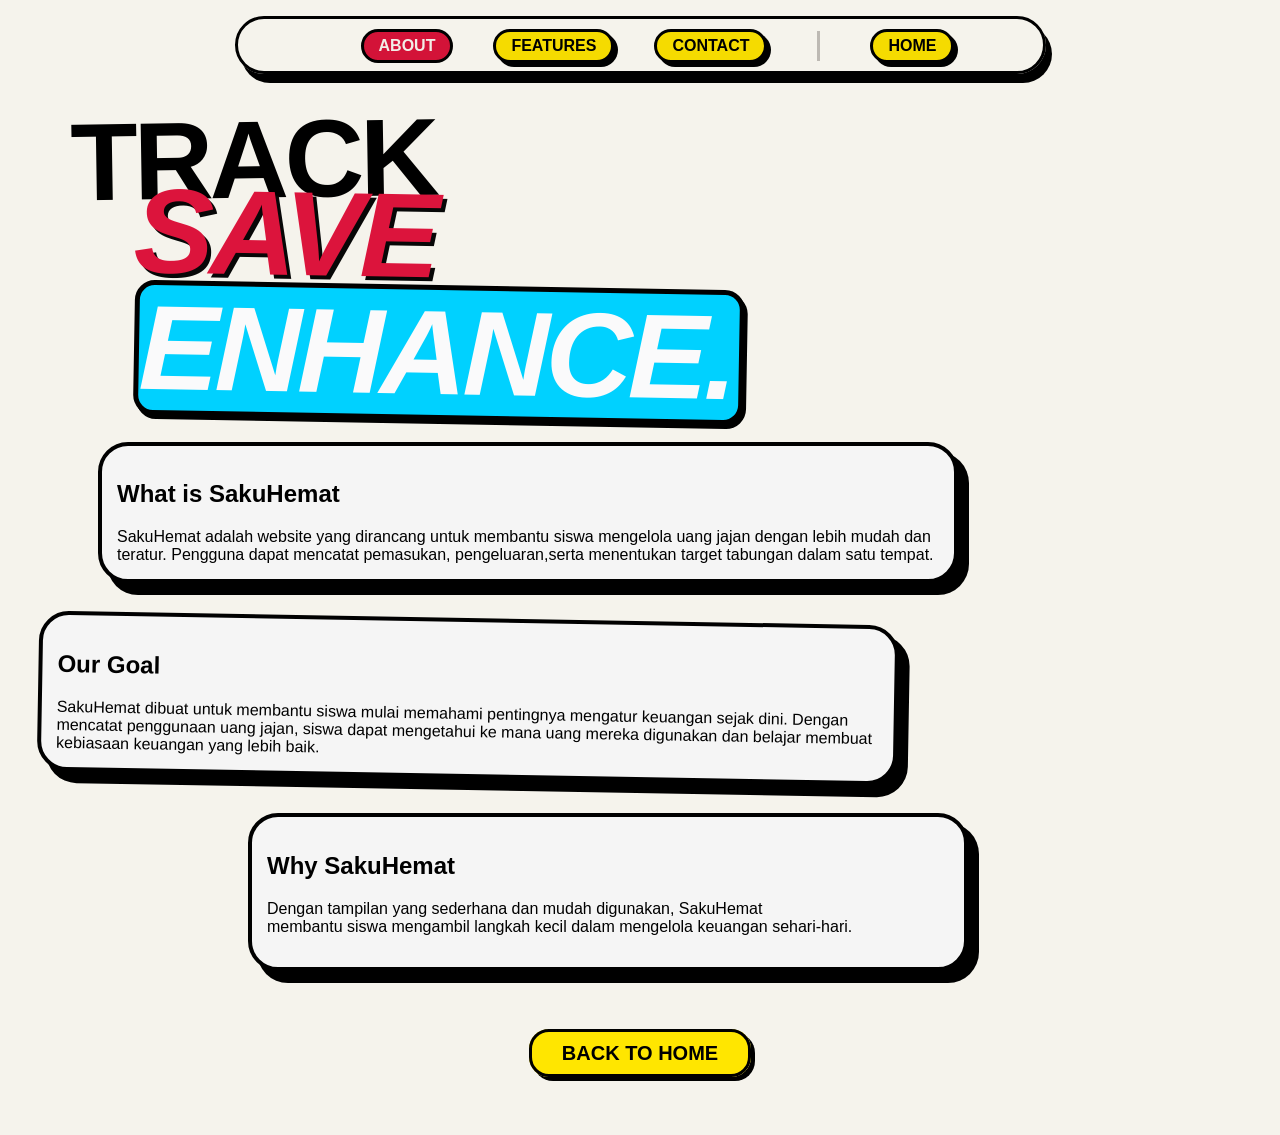
==== about.html @ 935aebcb "Add files via upload" ====
<!DOCTYPE html>
<html>
    <head>
        <title>ABOUT</title>
        <link rel="stylesheet" href="about.css">
    </head>
    <body>
        
        
        <ul id="sidebar">
            <li><a href="about.html" class="about">ABOUT</a></li>
            <li><a href="features.html" class="feature">FEATURES</a></li>
            <li><a href="contact.html" class="contact">CONTACT</a></li>
            <div class="divider"></div>
            <div class="bottom-nav-container2">
            <li><a href="1.html" class="home">HOME</a></li>
            </div>
        </ul>
        

        <div>
            <h1 class="h-1">TRACK</h1>
            <h1 class="h-2">SAVE</h1>
            <h1 class="h-3">
                <span class="control">Enhance.</span>
            </h1>
        </div>

        <div class="conten">
            <div class="what-is">
                <h2>What is SakuHemat</h2>
                <span>
                    SakuHemat adalah website yang dirancang untuk membantu 

                    siswa mengelola uang jajan dengan lebih mudah dan teratur.

                    Pengguna dapat mencatat pemasukan, pengeluaran,serta

                    menentukan target tabungan dalam satu tempat.
                </span>
            </div>  

            <div class="goal">
                <h2>Our Goal</h2>
                <span>
                    SakuHemat dibuat untuk membantu siswa mulai memahami

                    pentingnya mengatur keuangan sejak dini. Dengan mencatat

                    penggunaan uang jajan, siswa dapat mengetahui ke mana 

                    uang mereka digunakan dan belajar membuat kebiasaan 

                    keuangan yang lebih baik.
                </span>
            </div>

            <div class="why">
                <h2>Why SakuHemat</h2>
                <p>
                    Dengan tampilan yang sederhana dan mudah digunakan, SakuHemat <br>
                    
                    membantu siswa mengambil langkah kecil dalam mengelola keuangan sehari-hari.
                </p>
            </div>
        </div>
        <div class="penutup">
            <p></p>
        </div>
        <div class="button-back">
            <a class="back-to-home" href="1.html">BACK TO HOME</a>
        </div>
    </body>
</html>
---- about.css ----
body{
    background-color: #f5f3ec;
    font-family: 'Plus Jakarta Sans', sans-serif;
}

ul{
    display: flex;
    justify-content: center;
    gap: 40px;
    list-style: none;
    width: 850px;

    background-repeat: no-repeat;
    background-size: 20px;
    background-position: 15px;
    background-size: 55px;
    mix-blend-mode: multiply;
}

#sidebar{
    background-image: url("../Project.html/img/img4.jpg");
}

ul{
    border: 3px solid black;
    padding-top: 10px;
    padding-bottom: 8px;
    padding-left: 45px;
    padding-right: 10px;
    margin-left: auto;
    margin-right: auto;
    margin-bottom: 50px;
    max-width: 750px;
    border-radius: 40px;
    box-shadow: 6px 9px ;
}

ul li a{
    color: black;
    text-decoration: none;
}

.about{
    font-weight: 800;
    /* 1. Kondisi Awal Tombol (Sebelum disentuh kursor) */
    background-color: crimson; /* Kuning stabilo */
    color: rgb(252, 250, 250);
    border: 3px solid black;
    padding: 5px 15px;
    border-radius: 20px;
    font-weight: bold;
    text-decoration: none;
    display: inline-block;
    
    /* Efek bayangan tegas dan animasi transisi halus saat ditekan */
    /* box-shadow: 4px 4px 0px black; */
    transition: 0.1s; 
    cursor: pointer;
}

.feature{
    /* 1. Kondisi Awal Tombol (Sebelum disentuh kursor) */
    background-color: #FFE600; /* Kuning stabilo */
    color: black;
    border: 3px solid black;
    padding: 5px 15px;
    border-radius: 20px;
    font-weight: bold;
    text-decoration: none;
    display: inline-block;
    
    /* Efek bayangan tegas dan animasi transisi halus saat ditekan */
    box-shadow: 4px 4px 0px black;
    transition: all 0.1s ease; 
    cursor: pointer;
}

/* 2. Kondisi Saat Hover (Disentuh Kursor) */
.feature:hover{
    /* Menggeser tombol ke kanan bawah sejauh 4px */
    transform: translate(4px, 4px); 
    
    /* Menghilangkan bayangan karena tombolnya sudah menempel ke bawah */
    box-shadow: 0px 0px 0px black; 
}

.contact{
    /* 1. Kondisi Awal Tombol (Sebelum disentuh kursor) */
    background-color: #FFE600; 
    color: black;
    border: 3px solid black;
    padding: 5px 15px;
    border-radius: 20px;
    font-weight: bold;
    text-decoration: none;
    display: inline-block;
    
    /* Efek bayangan tegas dan animasi transisi halus saat ditekan */
    box-shadow: 4px 4px 0px black;
    transition: all 0.1s ease; 
    cursor: pointer;
}

/* 2. Kondisi Saat Hover (Disentuh Kursor) */
.contact:hover{
    /* Menggeser tombol ke kanan bawah sejauh 4px */
    transform: translate(4px, 4px); 
    
    /* Menghilangkan bayangan karena tombolnya sudah menempel ke bawah */
    box-shadow: 0px 0px 0px black; 
}

.divider{
    width: 3px;
    height: 30px;
    background-color: rgb(197, 194, 194);
    align-self: center;
    margin: 0 10px;
}

.home{
    /* 1. Kondisi Awal Tombol (Sebelum disentuh kursor) */
    background-color: #FFE600; /* Kuning stabilo */
    color: black;
    border: 3px solid black;
    padding: 5px 15px;
    border-radius: 20px;
    font-weight: bold;
    text-decoration: none;
    display: inline-block;
    
    /* Efek bayangan tegas dan animasi transisi halus saat ditekan */
    box-shadow: 4px 4px 0px black;
    transition: all 0.1s ease; 
    cursor: pointer;
}

.home:hover{
    /* Menggeser tombol ke kanan bawah sejauh 4px */
    transform: translate(4px, 4px); 
    
    /* Menghilangkan bayangan karena tombolnya sudah menempel ke bawah */
    box-shadow: 0px 0px 0px black; 
}

.h-1{
    font-family: 'Archivo black', sans-serif;
    margin-left: 5%;
    font-weight: 900;
    font-size: 110px;
    letter-spacing: -4px;
    text-transform: uppercase;
    /* margin-left: 25%;
    margin-top: 50px; */
    margin-bottom: 2px;
    height: 65px;
    line-height: 10px;
    transform: rotate(-0.9deg);
}

.h-2{
    color: crimson;
    font-style: italic;
    text-shadow: 4px 4px 0px #070707;
    font-family: 'Archivo black', sans-serif;
    font-weight: 900;
    font-size: 120px;
    letter-spacing: -4px;
    text-transform: uppercase;
    /* margin-left: 25%; */
    margin-left: 10%;
    margin-top: 2px;
    margin-bottom: 2px;
    height: 47px;
    line-height: 50px;
    transform: rotate(1deg);
}

.h-3{
    font-family: 'Archivo black', sans-serif;
    font-weight: 900;
    height: 115px;
    letter-spacing: -4px;
    text-transform: uppercase;
    margin-left: 10%;

    background-color: #00D1FF;
    border: 5px solid black;
    border-radius: 20px;
    display: inline-block;
    padding-right: 60px;
    padding-top: 10px;
     /* --- MEMIRINGKAN KOTAK --- */
    transform: rotate(1deg); 
    /* Memutar kotak ke kanan sebesar 1.5 derajat */
    width: 540px;
    box-shadow: 3px 4px 0px;
}


.control{
    display: inline-block;
    text-align: center;
    font-size: 120px;
    line-height: 120px;
    font-family: 'Archivo black', sans-serif;
    font-style: italic;
    letter-spacing: -4px;
    text-transform: uppercase;
    color: #fafafb;
    line-height: 105px;
}

/* .conten{
    
} */

.conten{
    max-width: 1000px; 
    margin: 0 auto;
    display: flex;
    flex-direction: column;
    margin-left: 20px;
}

.what-is{
    border: 4px solid black;
    padding: 15px;
    border-radius: 30px;
    background-color: #f5f5f5;
    box-shadow: 10px 11px 0px 1px black;
    width: 100%;         /* Lebar penuh pada layar kecil */
    max-width: 860px;    /* Batas lebar maksimal saat di layar monitor */
    box-sizing: border-box;
}

.goal{
    border: 4px solid black;
    padding: 15px;
    border-radius: 30px;
    background-color: #f5f5f5;
    box-shadow: 10px 11px 0px 1px black;
    width: 100%;         /* Lebar penuh pada layar kecil */
    max-width: 890px;    /* Batas lebar maksimal saat di layar monitor */
    box-sizing: border-box;
}

.why{
    border: 4px solid black;
    padding: 15px;
    border-radius: 30px;
    background-color: #f5f5f5;
    box-shadow: 10px 11px 0px 1px black;
    width: 100%;         /* Lebar penuh pada layar kecil */
    max-width: 720px;    /* Batas lebar maksimal saat di layar monitor */
    box-sizing: border-box;
}

@media (min-width: 950px) {
  /* 
    Langkah Kunci: Kita batasi lebar area zigzag-nya maksimal 1100px.
    Ini yang bikin kotak kamu GA AKAN kebablasan menempel ke ujung layar PC!
  */
  .container-box {
    width: 100%;
    max-width: 1100px; 
    margin: 0 auto;    /* Memastikan area zigzag ini selalu pas di tengah monitor */
    
    /* TAMBAHKAN DUA ARIS KODE DI BAWAH INI */
    display: flex;
    flex-direction: column;
  }

  /* Ukuran kotak di monitor */
  .what-is, .goal, .why {
    width: 860px; 
  }

  /* Kotak 1: Tetap di posisi tengah */
  .what-is {
    margin: 0 auto 35px; 
  }

  /* Kotak 2: Silakan atur geser ke kirinya di sini sesukamu */
  .goal {
    margin-left: 1%;    /* Ubah angka % ini untuk atur condong ke kirinya */
    margin-bottom: 35px;
    transform: rotate(1deg);
  }

  /* Kotak 3: Silakan atur geser ke kanannya di sini sesukamu */
  .why {
    margin-left: 22%;   /* Ubah angka % ini untuk atur condong ke kanannya */
    margin-bottom: 45px;
  }
}

.button-back{
    padding-top: 20px;
    padding-bottom: 20px;
    padding-top: 10px;
    margin-left: 0 auto;
    margin-right: 0 auto;
    margin-bottom: 50px;
    border-radius: 40px;
    text-align: center;
}


.back-to-home{
    font-weight: 800;
    font-size: 20px;
    font-family: 'Archivo Black', sans-serif;
    text-decoration: none;
    color: #070707;
    /* 1. Kondisi Awal Tombol (Sebelum disentuh kursor) */
    background-color: #FFE600; /* Kuning stabilo */
    color: black;
    border: 3px solid black;
    padding: 10px 30px;
    border-radius: 20px;
    font-weight: bold;

    box-shadow: 4px 4px 0px black;
    transition: 0.1s; 
    cursor: pointer;
}

.back-to-home:hover{
    /* Menggeser tombol ke kanan bawah sejauh 4px */
    transform: translate(4px, 4px); 
    
    /* Menghilangkan bayangan karena tombolnya sudah menempel ke bawah */
    box-shadow: 0px 0px 0px black;
    background-color: crimson; 
    color: #f5f5f5;
}
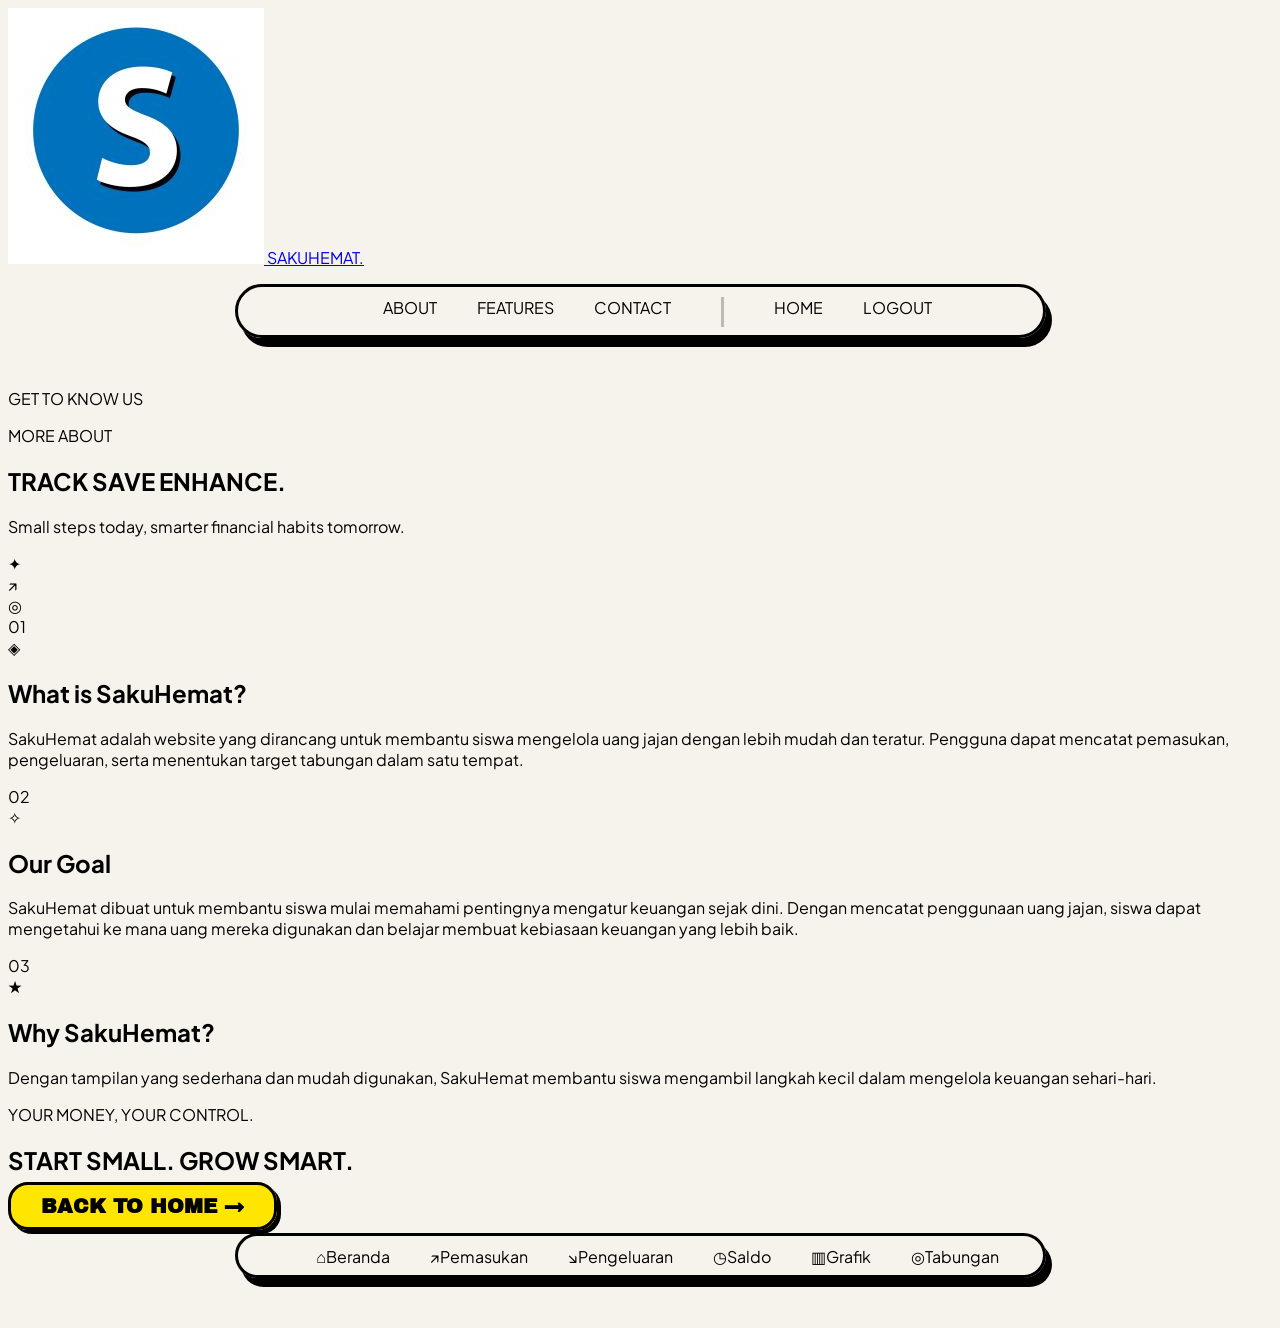
==== commit 7b757d01: "Update about.html" ====
--- a/about.html
+++ b/about.html
@@ -1,74 +1,186 @@
+
 <!DOCTYPE html>
-<html>
-    <head>
-        <title>ABOUT</title>
-        <link rel="stylesheet" href="about.css">
-    </head>
-    <body>
-        
-        
-        <ul id="sidebar">
-            <li><a href="about.html" class="about">ABOUT</a></li>
-            <li><a href="features.html" class="feature">FEATURES</a></li>
-            <li><a href="contact.html" class="contact">CONTACT</a></li>
-            <div class="divider"></div>
-            <div class="bottom-nav-container2">
-            <li><a href="1.html" class="home">HOME</a></li>
-            </div>
-        </ul>
-        
+<html lang="id">
+<head>
+    <meta charset="UTF-8">
+    <meta name="viewport" content="width=device-width, initial-scale=1.0">
+    <meta name="theme-color" content="#f5f3ec">
 
-        <div>
-            <h1 class="h-1">TRACK</h1>
-            <h1 class="h-2">SAVE</h1>
-            <h1 class="h-3">
-                <span class="control">Enhance.</span>
-            </h1>
-        </div>
+    <title>About | SakuHemat</title>
 
-        <div class="conten">
-            <div class="what-is">
-                <h2>What is SakuHemat</h2>
-                <span>
-                    SakuHemat adalah website yang dirancang untuk membantu 
+    <link rel="stylesheet" href="about.css">
 
-                    siswa mengelola uang jajan dengan lebih mudah dan teratur.
+    <link href="https://fonts.googleapis.com/css2?family=Archivo+Black&family=Plus+Jakarta+Sans:wght@400;500;600;700;800&display=swap" rel="stylesheet">
+</head>
 
-                    Pengguna dapat mencatat pemasukan, pengeluaran,serta
+<body>
 
-                    menentukan target tabungan dalam satu tempat.
+    <!-- NAVBAR ATAS -->
+    <header class="modern-header">
+        <nav class="modern-navbar">
+
+            <a href="1.html" class="modern-brand">
+                <span class="brand-logo">
+                    <img src="img4.jpg" alt="SakuHemat">
                 </span>
-            </div>  
+                <span class="brand-name">SAKU<span>HEMAT.</span></span>
+            </a>
 
-            <div class="goal">
-                <h2>Our Goal</h2>
-                <span>
-                    SakuHemat dibuat untuk membantu siswa mulai memahami
+            <ul id="sidebar">
+                <li><a href="about.html" class="top-link active">ABOUT</a></li>
+                <li><a href="features.html" class="top-link">FEATURES</a></li>
+                <li><a href="contact.html" class="top-link">CONTACT</a></li>
+                <li class="divider"></li>
+                <li><a href="1.html" class="top-link">HOME</a></li>
+                <li>
+                    <a href="#" id="tombolLogout" class="logout-link">LOGOUT</a>
+                </li>
+            </ul>
 
-                    pentingnya mengatur keuangan sejak dini. Dengan mencatat
+        </nav>
+    </header>
 
-                    penggunaan uang jajan, siswa dapat mengetahui ke mana 
 
-                    uang mereka digunakan dan belajar membuat kebiasaan 
+    <!-- ABOUT HERO -->
+    <main class="about-main">
 
-                    keuangan yang lebih baik.
-                </span>
+        <section class="about-hero">
+
+            <div class="hero-label">
+                <span class="status-dot"></span>
+                GET TO KNOW US
             </div>
 
-            <div class="why">
-                <h2>Why SakuHemat</h2>
+            <p class="hero-pretitle">MORE ABOUT</p>
+
+            <h1 class="hero-title">
+                TRACK
+                <span class="title-save">SAVE</span>
+                <span class="title-enhance">ENHANCE.</span>
+            </h1>
+
+            <p class="hero-description">
+                Small steps today, smarter financial habits tomorrow.
+            </p>
+
+            <div class="hero-decoration decoration-one">✦</div>
+            <div class="hero-decoration decoration-two">↗</div>
+            <div class="hero-decoration decoration-three">◎</div>
+
+        </section>
+
+
+        <!-- ABOUT CONTENT -->
+        <section class="about-content">
+
+            <article class="info-card card-one">
+                <div class="card-number">01</div>
+                <div class="card-heading">
+                    <span class="card-icon">◈</span>
+                    <h2>What is SakuHemat?</h2>
+                </div>
+
                 <p>
-                    Dengan tampilan yang sederhana dan mudah digunakan, SakuHemat <br>
-                    
-                    membantu siswa mengambil langkah kecil dalam mengelola keuangan sehari-hari.
+                    SakuHemat adalah website yang dirancang untuk membantu
+                    siswa mengelola uang jajan dengan lebih mudah dan teratur.
+                    Pengguna dapat mencatat pemasukan, pengeluaran, serta
+                    menentukan target tabungan dalam satu tempat.
                 </p>
-            </div>
-        </div>
-        <div class="penutup">
-            <p></p>
-        </div>
-        <div class="button-back">
-            <a class="back-to-home" href="1.html">BACK TO HOME</a>
-        </div>
-    </body>
-</html>+            </article>
+
+
+            <article class="info-card card-two">
+                <div class="card-number">02</div>
+                <div class="card-heading">
+                    <span class="card-icon">✧</span>
+                    <h2>Our Goal</h2>
+                </div>
+
+                <p>
+                    SakuHemat dibuat untuk membantu siswa mulai memahami
+                    pentingnya mengatur keuangan sejak dini. Dengan mencatat
+                    penggunaan uang jajan, siswa dapat mengetahui ke mana
+                    uang mereka digunakan dan belajar membuat kebiasaan
+                    keuangan yang lebih baik.
+                </p>
+            </article>
+
+
+            <article class="info-card card-three">
+                <div class="card-number">03</div>
+                <div class="card-heading">
+                    <span class="card-icon">★</span>
+                    <h2>Why SakuHemat?</h2>
+                </div>
+
+                <p>
+                    Dengan tampilan yang sederhana dan mudah digunakan,
+                    SakuHemat membantu siswa mengambil langkah kecil
+                    dalam mengelola keuangan sehari-hari.
+                </p>
+            </article>
+
+        </section>
+
+
+        <!-- CLOSING -->
+        <section class="about-closing">
+            <p>YOUR MONEY, YOUR CONTROL.</p>
+            <h2>START SMALL. <span>GROW SMART.</span></h2>
+
+            <a href="1.html" class="back-to-home">
+                BACK TO HOME <span>→</span>
+            </a>
+        </section>
+
+    </main>
+
+
+    <!-- NAVBAR BAWAH -->
+    <nav class="bottom-nav-container2">
+        <ul class="bottom-nav">
+
+            <li>
+                <a href="1.html" class="nav-link">
+                    <span>⌂</span>Beranda
+                </a>
+            </li>
+
+            <li>
+                <a href="pemasukan.html" class="nav-link">
+                    <span>↗</span>Pemasukan
+                </a>
+            </li>
+
+            <li>
+                <a href="pengeluaran.html" class="nav-link">
+                    <span>↘</span>Pengeluaran
+                </a>
+            </li>
+
+            <li>
+                <a href="saldo.html" class="nav-link">
+                    <span>◷</span>Saldo
+                </a>
+            </li>
+
+            <li>
+                <a href="Grafik.html" class="nav-link">
+                    <span>▥</span>Grafik
+                </a>
+            </li>
+
+            <li>
+                <a href="tabungan.html" class="nav-link">
+                    <span>◎</span>Tabungan
+                </a>
+            </li>
+
+        </ul>
+    </nav>
+
+    <script src="script.js"></script>
+    <script src="auth.js"></script>
+
+</body>
+</html>
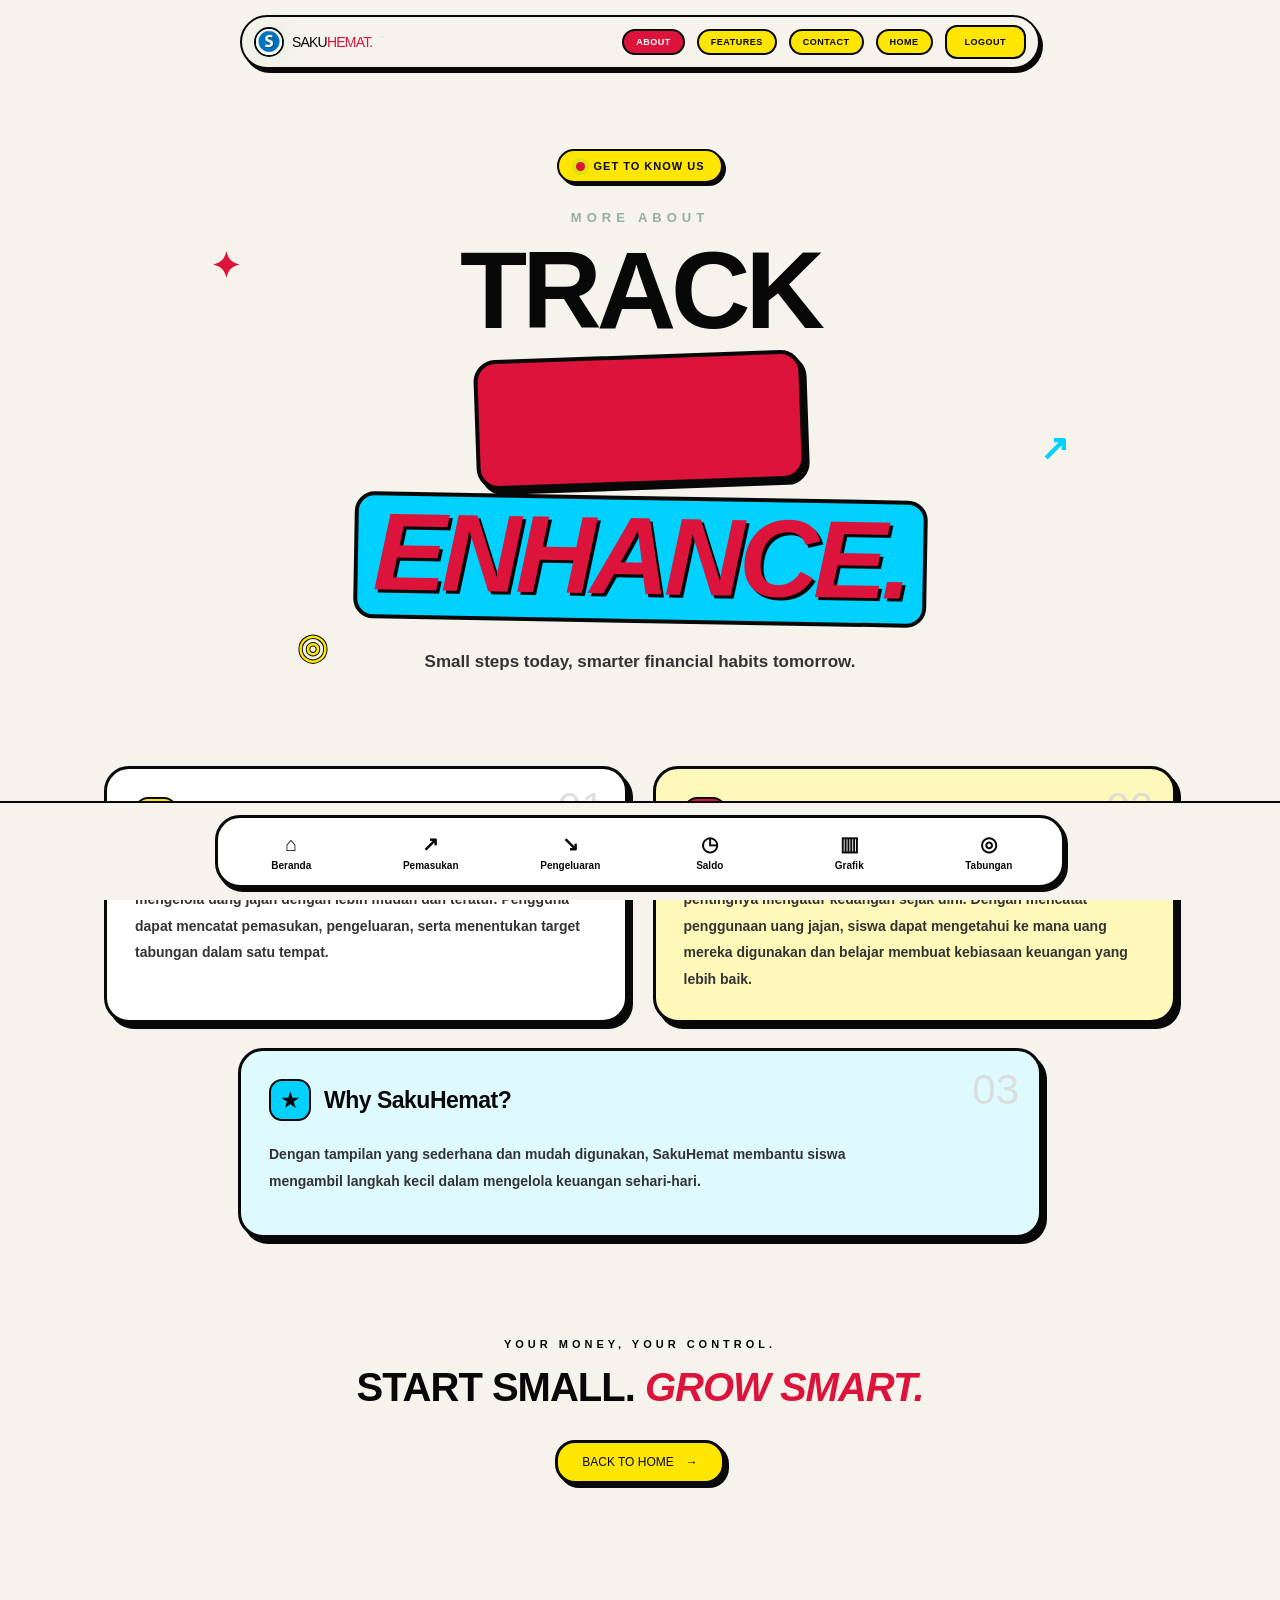
==== commit 354ed5c3: "Update about.html" ====
--- a/about.html
+++ b/about.html
@@ -4,15 +4,13 @@
 <head>
     <meta charset="UTF-8">
     <meta name="viewport" content="width=device-width, initial-scale=1.0">
-    <meta name="theme-color" content="#f5f3ec">
 
-    <title>About | SakuHemat</title>
+    <title>ABOUT | SakuHemat</title>
 
+    <link rel="stylesheet" href="2.css">
     <link rel="stylesheet" href="about.css">
 
-    <link href="https://fonts.googleapis.com/css2?family=Archivo+Black&family=Plus+Jakarta+Sans:wght@400;500;600;700;800&display=swap" rel="stylesheet">
 </head>
-
 <body>
 
     <!-- NAVBAR ATAS -->
--- a/2.css
+++ b/2.css
@@ -0,0 +1,1798 @@
+
+/* =========================
+   DASAR HALAMAN
+========================= */
+* {
+    box-sizing: border-box;
+}
+
+html {
+    min-height: 100%;
+}
+
+body {
+    min-height: 100vh;
+    margin: 0;
+    padding: 1px 16px 100px;
+    background-color: #f5f3ec;
+    font-family: Arial, sans-serif;
+    color: black;
+}
+
+/* =========================
+   NAVBAR ATAS
+========================= */
+#sidebar {
+    display: flex;
+    align-items: center;
+    justify-content: center;
+    flex-wrap: nowrap;
+    gap: 8px;
+    width: fit-content;
+    max-width: 100%;
+    min-height: 40px;
+    margin: 10px auto 20px;
+    padding: 7px 12px;
+    list-style: none;
+    border: 3px solid black;
+    border-radius: 40px;
+    background-color: #f5f3ec;
+    background-repeat: no-repeat;
+    background-size: 35px;
+    background-position: 12px center;
+    box-shadow: 4px 4px 0 black;
+}
+
+
+#sidebar li {
+    flex-shrink: 0;
+    margin: 0;
+    padding: 0;
+    list-style: none;
+}
+
+#sidebar .brand-icon {
+    display: flex;
+    align-items: center;
+    margin-right: auto;
+}
+
+.brand-icon img {
+    display: block;
+    width: 30px;
+    height: 30px;
+    object-fit: contain;
+    border-radius: 50%;
+}
+
+#sidebar li a {
+    display: inline-block;
+    padding: 4px 8px;
+    border: 3px solid black;
+    border-radius: 20px;
+    color: black;
+    font-size: 10px;
+    font-weight: 800;
+    text-align: center;
+    text-decoration: none;
+    white-space: nowrap;
+    transition: all 0.1s ease;
+}
+
+.about,
+.feature,
+.contact {
+    background-color: #FFE600;
+}
+
+.about:hover,
+.feature:hover,
+.contact:hover {
+    transform: translate(3px, 3px);
+    box-shadow: none;
+    background-color: crimson;
+    color: #f5f5f5;
+}
+
+#sidebar .divider {
+    flex: 0 0 3px;
+    width: 3px;
+    height: 24px;
+    margin: 0 4px;
+    background-color: rgb(197, 194, 194);
+}
+
+#sidebar .home {
+    background-color: crimson;
+    color: rgb(252, 250, 250);
+}
+
+#sidebar .home:hover {
+    transform: translate(2px, 2px);
+}
+
+/* =========================
+   TAGLINE BRAND
+========================= */
+.project {
+    display: inline-block;
+    max-width: 100%;
+    margin: 0 auto;
+    padding: 9px 15px 9px 20px;
+    border: 3px solid black;
+    border-radius: 40px;
+    box-shadow: 1px 2px black;
+    background-repeat: no-repeat;
+    background-size: 32px;
+    background-position: 8px center;
+    font-family: Georgia, 'Times New Roman', Times, serif;
+    font-size: 13px;
+    font-style: italic;
+    font-weight: bold;
+    mix-blend-mode: multiply;
+}
+
+/* =========================
+   JUDUL SAKUHEMAT
+========================= */
+.sakuhemat-1 {
+    font-family: 'Archivo Black', sans-serif;
+    font-weight: 900;
+    font-size: 85px;
+    letter-spacing: -3px;
+    text-transform: uppercase;
+    text-align: center;
+    margin-top: 12px;
+    height: 28px;
+    line-height: 1.05;
+    -webkit-text-stroke: 0 rgb(5, 234, 250);
+}
+
+.sakuhemat-2 {
+    display: inline-block;
+    margin: 0;
+    padding-right: 19px;
+    border: 3px solid black;
+    border-radius: 20px;
+    background-color: crimson;
+    box-shadow: 3px 4px 0 black;
+    text-transform: uppercase;
+    transform: rotate(1deg);
+}
+
+.text-modern {
+    display: inline-block;
+    font-family: 'Archivo Black', sans-serif;
+    font-size: 85px;
+    font-weight: 900;
+    font-style: italic;
+    letter-spacing: -3px;
+    line-height: 94px;
+    text-align: center;
+    text-transform: uppercase;
+    color: aliceblue;
+    text-shadow: 4px 4px 0 #070707;
+    transform: rotate(-1deg);
+}
+
+.sakuhemat-3 {
+    margin: 0;
+    font-family: 'Archivo Black', sans-serif;
+    font-weight: 900;
+    font-size: 85px;
+    letter-spacing: -3px;
+    line-height: 38px;
+    text-transform: uppercase;
+    text-align: center;
+    transform: rotate(-0.2deg);
+    margin-top: 20px;
+
+}
+
+.experience {
+    color: #00D1FF;
+    -webkit-text-stroke: 1px black;
+    text-shadow: 2px 2px 0 #000000;
+}
+
+/* =========================
+   SLOGAN / MAIN CONTENT
+========================= */
+.container {
+    display: flex;
+    justify-content: center;
+    width: 100%;
+    margin: 42px auto 28px;
+    text-align: center;
+    transform: rotate(1.2deg);
+    font-family: 'Archivo Black', sans-serif;
+    font-weight: 900;
+}
+
+.purpose {
+    width: auto;
+    max-width: 100%;
+    border: 4px solid black;
+    padding: 30px 27px;
+    border-radius: 30px;
+    box-shadow: 9px 10px 0 1px black;
+    background-color: #f5f5f5;
+    background-image: url("img/imgkucing.jpg");
+    background-repeat: no-repeat;
+    background-position: right bottom;
+    background-size: 360px;
+}
+
+.purpose p {
+    margin: 0;
+    font-size: 28px;
+    line-height: 1.5;
+}
+
+.span-1 {
+    color: crimson;
+    font-style: italic;
+    text-shadow: 2px 1px 2px rgb(160, 197, 252);
+}
+
+.span-2 {
+    color: #00D1FF;
+    font-style: italic;
+    text-shadow: 2px 1px 2px rgb(160, 197, 252);
+}
+
+/* =========================
+   NAVBAR BAWAH
+   MENYERUPAI PEMASUKAN
+========================= */
+.bottom-nav-container2 {
+    display: flex;
+    justify-content: center;
+    width: 100%;
+}
+
+body > .bottom-nav-container2 {
+    position: fixed;
+    right: 0;
+    bottom: 0;
+    left: 0;
+    z-index: 1000;
+    padding: 12px 16px;
+    border-top: 2px solid black;
+    background: #f5f3ec;
+}
+
+.bottom-nav {
+    display: flex;
+    align-items: center;
+    justify-content: space-around;
+    width: 100%;
+    max-width: 900px;
+    gap: 8px;
+    margin: 0;
+    padding: 8px;
+    list-style: none;
+    border: 3px solid black;
+    border-radius: 24px;
+    background: white;
+    box-shadow: 4px 4px black;
+}
+
+.bottom-nav li {
+    flex: 1;
+    min-width: 0;
+    margin: 0;
+    padding: 0;
+}
+
+.bottom-nav .nav-link {
+    display: flex;
+    flex-direction: column;
+    align-items: center;
+    justify-content: center;
+    gap: 4px;
+    min-height: 48px;
+    padding: 5px 3px;
+    border: 2px solid transparent;
+    border-radius: 12px;
+    color: black;
+    font-size: 10px;
+    font-weight: 800;
+    text-align: center;
+    text-decoration: none;
+    white-space: nowrap;
+    transition: background 0.15s, box-shadow 0.15s;
+}
+
+.bottom-nav .nav-link span {
+    font-size: 20px;
+}
+
+.bottom-nav .nav-link:hover,
+.bottom-nav .nav-link.aktif {
+    border: 2px solid black;
+    background: #FFE600;
+    color: black;
+    box-shadow: 2px 2px black;
+}
+
+/* =========================
+   TABLET / IPAD
+========================= */
+@media (min-width: 601px) and (max-width: 1100px) {
+#sidebar {
+    width: fit-content;
+    max-width: 100%;
+    gap: 8px;
+    padding: 7px 12px;
+}
+    #sidebar li a {
+        padding: 4px 10px;
+        font-size: 9px;
+    }
+
+    .sakuhemat-1 {
+        font-size: clamp(48px, 6.5vw, 70px);
+        letter-spacing: -2px;
+    }
+
+    .text-modern {
+        font-size: clamp(48px, 6.5vw, 70px);
+        line-height: 1.08;
+        letter-spacing: -2px;
+    }
+
+    .sakuhemat-3 {
+        font-size: clamp(44px, 6.2vw, 68px);
+        line-height: 1.1;
+        letter-spacing: -2px;
+    }
+
+    .container {
+        margin-top: 30px;
+        margin-bottom: 25px;
+    }
+
+    .purpose {
+        max-width: 580px;
+        padding: 5px 22px;
+        background-size: 90px;
+    }
+
+    .purpose p {
+        font-size: clamp(17px, 2.5vw, 24px);
+    }
+
+    .bottom-nav {
+        max-width: 850px;
+    }
+}
+
+/* =========================
+   HP
+========================= */
+@media (max-width: 600px) {
+    body {
+        padding-right: 10px;
+        padding-bottom: 100px;
+        padding-left: 10px;
+    }
+
+    #sidebar {
+        justify-content: center;
+        flex-wrap: wrap;
+        gap: 6px;
+        padding: 7px;
+        margin-top: 8px;
+        margin-bottom: 22px;
+    }
+
+    #sidebar .brand-icon {
+        margin-right: 0;
+    }
+
+    #sidebar li a {
+        padding: 4px 6px;
+        font-size: 8px;
+    }
+
+    #sidebar .divider {
+        margin: 0 1px;
+    }
+
+    .sakuhemat-1 {
+        font-size: clamp(32px, 8vw, 48px);
+        letter-spacing: -1.5px;
+    }
+
+    .text-modern {
+        font-size: clamp(32px, 8vw, 48px);
+        line-height: 1.1;
+        letter-spacing: -1.5px;
+    }
+
+    .sakuhemat-2 {
+        padding-right: 10px;
+    }
+
+    .sakuhemat-3 {
+        font-size: clamp(28px, 7.5vw, 45px);
+        line-height: 1.1;
+        letter-spacing: -1.5px;
+    }
+
+    .container {
+        margin-top: 25px;
+        margin-bottom: 22px;
+    }
+
+    .purpose {
+        padding: 8px 14px;
+        padding-right: 38px;
+        background-size: 55px;
+        box-shadow: 5px 6px black;
+    }
+
+    .purpose p {
+        font-size: clamp(11px, 3.4vw, 16px);
+    }
+
+    body > .bottom-nav-container2 {
+        padding: 8px;
+    }
+
+    .bottom-nav {
+        gap: 3px;
+        padding: 5px;
+    }
+
+    .bottom-nav .nav-link {
+        gap: 3px;
+        min-height: 45px;
+        padding: 4px 1px;
+        font-size: 9px;
+        white-space: normal;
+    }
+
+    .bottom-nav .nav-link span {
+        font-size: 18px;
+    }
+}
+
+
+/* =========================================
+   SAKUHEMAT - MODERN REDESIGN
+   CHARCOAL + MINT GREEN
+========================================= */
+
+:root {
+    --modern-bg: #101a18;
+    --modern-panel: #172521;
+    --modern-mint: #70e0b1;
+    --modern-light: #b4f5d7;
+    --modern-white: #f3f8f5;
+    --modern-muted: #9aaca4;
+}
+
+
+/* DASAR */
+
+body {
+    min-height: 100vh;
+    margin: 0;
+    padding: 0 0 105px;
+
+    background:
+        radial-gradient(
+            circle at 50% 35%,
+            #1b3029 0%,
+            #101a18 55%,
+            #0b1210 100%
+        );
+
+    color: var(--modern-white);
+    font-family: 'Plus Jakarta Sans', sans-serif;
+
+    overflow-x: hidden;
+}
+
+
+/* =========================================
+   NAVBAR
+========================================= */
+
+.modern-header {
+    position: relative;
+    z-index: 20;
+
+    width: 100%;
+    padding: 24px 5%;
+}
+
+.modern-navbar {
+    display: flex;
+    align-items: center;
+    justify-content: space-between;
+
+    width: 100%;
+    max-width: 1250px;
+    min-height: 70px;
+
+    margin: auto;
+    padding: 10px 22px;
+
+    border: 1px solid rgba(255,255,255,0.09);
+    border-radius: 22px;
+
+    background: rgba(24, 38, 33, 0.78);
+
+    backdrop-filter: blur(18px);
+    -webkit-backdrop-filter: blur(18px);
+
+    box-shadow: 0 8px 35px rgba(0,0,0,0.18);
+}
+
+
+/* BRAND */
+
+.modern-brand {
+    display: flex;
+    align-items: center;
+    gap: 11px;
+
+    color: white;
+    text-decoration: none;
+    flex-shrink: 0;
+}
+
+.brand-logo {
+    display: flex;
+    align-items: center;
+    justify-content: center;
+
+    width: 42px;
+    height: 42px;
+
+    overflow: hidden;
+    border-radius: 13px;
+
+    background: #244c3b;
+    border: 1px solid rgba(112,224,177,0.4);
+
+    box-shadow: 0 0 18px rgba(112,224,177,0.13);
+}
+
+.brand-logo img {
+    width: 100%;
+    height: 100%;
+    object-fit: cover;
+}
+
+.brand-name {
+    font-family: 'Archivo Black', sans-serif;
+    font-size: 19px;
+    letter-spacing: -0.8px;
+}
+
+.brand-name span {
+    color: var(--modern-mint);
+}
+
+
+/* MENU ATAS */
+
+#sidebar {
+    display: flex;
+    align-items: center;
+    justify-content: flex-end;
+
+    gap: clamp(10px, 2vw, 28px);
+
+    width: auto;
+    max-width: none;
+    min-height: 0;
+
+    margin: 0;
+    padding: 0;
+
+    list-style: none;
+    border: none;
+    border-radius: 0;
+
+    background: transparent;
+    box-shadow: none;
+}
+
+#sidebar li {
+    flex-shrink: 0;
+    margin: 0;
+    padding: 0;
+    list-style: none;
+}
+
+#sidebar .brand-icon,
+#sidebar .divider {
+    display: none;
+}
+
+#sidebar li a {
+    display: inline-flex;
+    align-items: center;
+    justify-content: center;
+
+    padding: 10px 13px;
+
+    border: 1px solid transparent;
+    border-radius: 12px;
+
+    background: transparent;
+    color: #c0cec7;
+
+    font-family: 'Plus Jakarta Sans', sans-serif;
+    font-size: 11px;
+    font-weight: 800;
+
+    text-decoration: none;
+    letter-spacing: 0.5px;
+
+    transition: 0.25s ease;
+}
+
+#sidebar li a:hover {
+    color: var(--modern-mint);
+    background: rgba(112,224,177,0.08);
+    border-color: rgba(112,224,177,0.15);
+    transform: translateY(-2px);
+}
+
+#sidebar li a.active {
+    color: var(--modern-mint);
+    background: rgba(112,224,177,0.10);
+}
+
+#sidebar li a.logout-link {
+    color: #101a18;
+    background: var(--modern-mint);
+    border-radius: 12px;
+    padding: 10px 18px;
+}
+
+#sidebar li a.logout-link:hover {
+    background: var(--modern-light);
+    color: #101a18;
+    box-shadow: 0 0 20px rgba(112,224,177,0.25);
+}
+
+
+/* =========================================
+   HERO SECTION
+========================================= */
+
+.home-hero {
+    position: relative;
+
+    display: flex;
+    align-items: center;
+    justify-content: space-between;
+
+    width: 90%;
+    max-width: 1150px;
+    min-height: 650px;
+
+    margin: 15px auto 60px;
+    padding: 55px 3%;
+
+    overflow: hidden;
+}
+
+
+/* KONTEN KIRI */
+
+.hero-content {
+    position: relative;
+    z-index: 3;
+
+    width: 55%;
+    max-width: 610px;
+
+    animation: heroEnter 1s ease both;
+}
+
+
+/* LABEL */
+
+.hero-label {
+    display: inline-flex;
+    align-items: center;
+    gap: 9px;
+
+    padding: 9px 14px;
+
+    border: 1px solid rgba(112,224,177,0.2);
+    border-radius: 30px;
+
+    background: rgba(112,224,177,0.07);
+    color: var(--modern-mint);
+
+    font-size: 10px;
+    font-weight: 800;
+    letter-spacing: 1.5px;
+}
+
+.status-dot {
+    width: 7px;
+    height: 7px;
+
+    border-radius: 50%;
+    background: var(--modern-mint);
+
+    box-shadow: 0 0 12px var(--modern-mint);
+
+    animation: dotPulse 2s infinite;
+}
+
+
+/* TEKS */
+
+.hero-pretitle {
+    margin: 38px 0 5px;
+
+    color: var(--modern-muted);
+    font-size: 13px;
+    font-weight: 800;
+    letter-spacing: 5px;
+}
+
+.hero-title {
+    margin: 0;
+
+    font-family: 'Archivo Black', sans-serif;
+    font-size: clamp(48px, 7vw, 88px);
+    line-height: 1.1;
+    letter-spacing: -4px;
+
+    color: var(--modern-white);
+
+    animation: titleGlow 4s ease-in-out infinite;
+}
+
+.hero-title span {
+    color: var(--modern-mint);
+}
+
+.hero-subtitle {
+    margin: 16px 0;
+
+    font-family: 'Plus Jakarta Sans', sans-serif;
+    font-size: clamp(25px, 3.2vw, 42px);
+    font-weight: 800;
+    line-height: 1.25;
+
+    color: var(--modern-white);
+}
+
+.hero-subtitle span {
+    color: var(--modern-mint);
+}
+
+.hero-description {
+    max-width: 450px;
+
+    margin: 20px 0 30px;
+
+    color: var(--modern-muted);
+    font-size: 14px;
+    line-height: 1.9;
+}
+
+
+/* TOMBOL */
+
+.hero-actions {
+    display: flex;
+    align-items: center;
+    flex-wrap: wrap;
+    gap: 13px;
+}
+
+.hero-button {
+    display: inline-flex;
+    align-items: center;
+    justify-content: center;
+    gap: 13px;
+
+    min-height: 48px;
+    padding: 0 21px;
+
+    border-radius: 13px;
+
+    font-size: 12px;
+    font-weight: 800;
+
+    text-decoration: none;
+    transition: 0.25s ease;
+}
+
+.primary-button {
+    background: var(--modern-mint);
+    color: #102019;
+
+    box-shadow: 0 6px 22px rgba(112,224,177,0.12);
+}
+
+.primary-button:hover {
+    transform: translateY(-4px);
+    box-shadow: 0 10px 30px rgba(112,224,177,0.25);
+}
+
+.secondary-button {
+    border: 1px solid rgba(255,255,255,0.17);
+    background: rgba(255,255,255,0.035);
+    color: var(--modern-white);
+}
+
+.secondary-button:hover {
+    border-color: var(--modern-mint);
+    color: var(--modern-mint);
+    transform: translateY(-4px);
+}
+
+
+/* FOOTER KECIL */
+
+.hero-footer {
+    display: flex;
+    align-items: center;
+    gap: 13px;
+
+    margin-top: 60px;
+
+    color: #82978b;
+    font-size: 10px;
+    font-weight: 800;
+    letter-spacing: 2px;
+}
+
+.footer-line {
+    width: 28px;
+    height: 1px;
+    background: rgba(112,224,177,0.45);
+}
+
+
+/* =========================================
+   VISUAL KANAN
+========================================= */
+
+.hero-visual {
+    position: relative;
+
+    display: flex;
+    align-items: center;
+    justify-content: center;
+
+    width: 42%;
+    max-width: 450px;
+    aspect-ratio: 1 / 1;
+}
+
+
+/* CAHAYA LATAR */
+
+.hero-glow {
+    position: absolute;
+    z-index: 0;
+
+    width: 350px;
+    height: 350px;
+
+    border-radius: 50%;
+    filter: blur(100px);
+
+    pointer-events: none;
+}
+
+.hero-glow-one {
+    top: 10%;
+    right: 5%;
+
+    background: rgba(68,210,145,0.12);
+
+    animation: glowMove 7s ease-in-out infinite;
+}
+
+.hero-glow-two {
+    bottom: 5%;
+    left: 10%;
+
+    background: rgba(59,145,113,0.10);
+
+    animation: glowMove 9s ease-in-out infinite reverse;
+}
+
+
+/* KARTU */
+
+.visual-card {
+    position: relative;
+    z-index: 2;
+
+    display: flex;
+    flex-direction: column;
+    justify-content: space-between;
+
+    width: 75%;
+    aspect-ratio: 0.78 / 1;
+
+    padding: 25px;
+
+    border: 1px solid rgba(112,224,177,0.28);
+    border-radius: 25px;
+
+    background:
+        linear-gradient(
+            145deg,
+            rgba(43,76,61,0.95),
+            rgba(18,35,28,0.97)
+        );
+
+    box-shadow:
+        0 25px 70px rgba(0,0,0,0.28),
+        inset 0 1px 0 rgba(255,255,255,0.08);
+
+    transform: rotate(5deg);
+
+    animation: cardFloat 5s ease-in-out infinite;
+}
+
+.visual-card-top,
+.visual-card-bottom {
+    display: flex;
+    align-items: center;
+    justify-content: space-between;
+
+    color: var(--modern-light);
+
+    font-size: 10px;
+    font-weight: 800;
+    letter-spacing: 2px;
+}
+
+.visual-icon {
+    font-size: 19px;
+}
+
+.visual-wallet {
+    display: flex;
+    align-items: center;
+    justify-content: center;
+
+    width: 125px;
+    height: 125px;
+
+    align-self: center;
+
+    border: 1px solid rgba(112,224,177,0.35);
+    border-radius: 35px;
+
+    background: rgba(112,224,177,0.09);
+
+    box-shadow: 0 0 45px rgba(112,224,177,0.08);
+}
+
+.wallet-icon {
+    color: var(--modern-mint);
+    font-size: 75px;
+
+    animation: walletPulse 3s ease-in-out infinite;
+}
+
+.visual-caption {
+    color: var(--modern-white);
+    font-family: 'Archivo Black', sans-serif;
+    font-size: 19px;
+    line-height: 1.5;
+    letter-spacing: 1px;
+}
+
+.visual-card-bottom {
+    color: #89b8a0;
+    font-size: 9px;
+}
+
+
+/* LINGKARAN ORBIT */
+
+.visual-orbit {
+    position: absolute;
+
+    width: 95%;
+    height: 95%;
+
+    border: 1px solid rgba(112,224,177,0.13);
+    border-radius: 50%;
+}
+
+.orbit-one {
+    transform: rotate(25deg) scaleY(0.7);
+}
+
+.orbit-two {
+    transform: rotate(-25deg) scaleY(0.7);
+}
+
+
+/* GELEMBUNG */
+
+.floating-bubble {
+    position: absolute;
+    z-index: 4;
+
+    display: flex;
+    align-items: center;
+    justify-content: center;
+
+    width: 45px;
+    height: 45px;
+
+    border: 1px solid rgba(112,224,177,0.25);
+    border-radius: 15px;
+
+    background: #1d382b;
+    color: var(--modern-mint);
+
+    font-size: 20px;
+
+    box-shadow: 0 8px 25px rgba(0,0,0,0.2);
+
+    animation: bubbleFloat 4s ease-in-out infinite;
+}
+
+.bubble-one {
+    top: 13%;
+    right: 4%;
+}
+
+.bubble-two {
+    bottom: 17%;
+    left: 3%;
+    animation-delay: 1s;
+}
+
+.bubble-three {
+    top: 47%;
+    right: -3%;
+    animation-delay: 2s;
+}
+
+
+/* =========================================
+   NAVBAR BAWAH
+========================================= */
+
+.bottom-nav-container2 {
+    position: fixed;
+    z-index: 1000;
+
+    right: 0;
+    bottom: 0;
+    left: 0;
+
+    display: flex;
+    justify-content: center;
+
+    width: 100%;
+    padding: 12px 16px;
+
+    background: rgba(16,26,24,0.90);
+    border-top: 1px solid rgba(255,255,255,0.09);
+
+    backdrop-filter: blur(16px);
+    -webkit-backdrop-filter: blur(16px);
+}
+
+.bottom-nav {
+    display: flex;
+    align-items: center;
+    justify-content: space-around;
+
+    width: 100%;
+    max-width: 850px;
+
+    gap: 5px;
+    margin: 0;
+    padding: 7px;
+
+    list-style: none;
+
+    border: 1px solid rgba(255,255,255,0.12);
+    border-radius: 19px;
+
+    background: #192721;
+    box-shadow: 0 8px 30px rgba(0,0,0,0.2);
+}
+
+.bottom-nav li {
+    flex: 1;
+    min-width: 0;
+}
+
+.bottom-nav .nav-link {
+    display: flex;
+    flex-direction: column;
+    align-items: center;
+    justify-content: center;
+    gap: 4px;
+
+    min-height: 50px;
+    padding: 5px 2px;
+
+    border: 1px solid transparent;
+    border-radius: 12px;
+
+    color: #9aaca4;
+
+    font-size: 10px;
+    font-weight: 800;
+
+    text-align: center;
+    text-decoration: none;
+
+    transition: 0.2s ease;
+}
+
+.bottom-nav .nav-link span {
+    font-size: 19px;
+}
+
+.bottom-nav .nav-link:hover,
+.bottom-nav .nav-link.aktif {
+    border-color: rgba(112,224,177,0.2);
+    background: rgba(112,224,177,0.12);
+    color: var(--modern-mint);
+}
+
+
+/* =========================================
+   ANIMATIONS
+========================================= */
+
+@keyframes heroEnter {
+    from {
+        opacity: 0;
+        transform: translateY(25px);
+    }
+
+    to {
+        opacity: 1;
+        transform: translateY(0);
+    }
+}
+
+@keyframes titleGlow {
+    0%, 100% {
+        text-shadow: 0 0 0 transparent;
+    }
+
+    50% {
+        text-shadow: 0 0 22px rgba(112,224,177,0.18);
+    }
+}
+
+@keyframes dotPulse {
+    0%, 100% {
+        opacity: 1;
+        box-shadow: 0 0 12px var(--modern-mint);
+    }
+
+    50% {
+        opacity: 0.55;
+        box-shadow: 0 0 4px var(--modern-mint);
+    }
+}
+
+@keyframes cardFloat {
+    0%, 100% {
+        transform: translateY(0) rotate(5deg);
+    }
+
+    50% {
+        transform: translateY(-13px) rotate(3deg);
+    }
+}
+
+@keyframes bubbleFloat {
+    0%, 100% {
+        transform: translateY(0);
+    }
+
+    50% {
+        transform: translateY(-12px);
+    }
+}
+
+@keyframes glowMove {
+    0%, 100% {
+        transform: scale(1);
+        opacity: 0.7;
+    }
+
+    50% {
+        transform: scale(1.2);
+        opacity: 1;
+    }
+}
+
+@keyframes walletPulse {
+    0%, 100% {
+        transform: scale(1);
+    }
+
+    50% {
+        transform: scale(1.08);
+    }
+}
+
+
+/* =========================================
+   TABLET / IPAD
+========================================= */
+
+@media (min-width: 601px) and (max-width: 1024px) {
+
+    .modern-header {
+        padding: 18px 3%;
+    }
+
+    .modern-navbar {
+        padding: 10px 15px;
+    }
+
+    #sidebar {
+        gap: 5px;
+    }
+
+    #sidebar li a {
+        padding: 9px 8px;
+        font-size: 9px;
+    }
+
+    .brand-name {
+        font-size: 16px;
+    }
+
+    .home-hero {
+        width: 94%;
+        min-height: 570px;
+        padding: 35px 2%;
+    }
+
+    .hero-content {
+        width: 55%;
+    }
+
+    .hero-visual {
+        width: 40%;
+    }
+
+    .hero-title {
+        font-size: clamp(48px, 7vw, 68px);
+    }
+
+    .visual-card {
+        width: 82%;
+    }
+
+    .visual-wallet {
+        width: 95px;
+        height: 95px;
+    }
+
+    .wallet-icon {
+        font-size: 60px;
+    }
+}
+
+
+/* =========================================
+   HP
+========================================= */
+
+@media (max-width: 600px) {
+
+    body {
+        padding-bottom: 90px;
+    }
+
+    .modern-header {
+        padding: 12px 12px;
+    }
+
+    .modern-navbar {
+        flex-direction: column;
+        align-items: stretch;
+        gap: 12px;
+
+        padding: 13px;
+
+        border-radius: 19px;
+    }
+
+    .modern-brand {
+        justify-content: center;
+    }
+
+    .brand-logo {
+        width: 34px;
+        height: 34px;
+    }
+
+    .brand-name {
+        font-size: 16px;
+    }
+
+    #sidebar {
+        display: flex;
+        justify-content: center;
+        flex-wrap: wrap;
+        gap: 4px;
+    }
+
+    #sidebar li a {
+        padding: 7px 8px;
+        font-size: 8px;
+        border-radius: 9px;
+    }
+
+    #sidebar li a.logout-link {
+        padding: 7px 10px;
+    }
+
+    .home-hero {
+        flex-direction: column;
+        justify-content: center;
+        gap: 30px;
+
+        width: 100%;
+        min-height: auto;
+
+        margin: 0 auto 30px;
+        padding: 50px 23px 30px;
+    }
+
+    .hero-content {
+        width: 100%;
+        max-width: 500px;
+        text-align: center;
+    }
+
+    .hero-label {
+        font-size: 8px;
+        letter-spacing: 1px;
+    }
+
+    .hero-pretitle {
+        margin-top: 28px;
+        font-size: 10px;
+    }
+
+    .hero-title {
+        font-size: clamp(43px, 12vw, 65px);
+        letter-spacing: -2px;
+    }
+
+    .hero-subtitle {
+        font-size: clamp(24px, 7vw, 34px);
+    }
+
+    .hero-description {
+        margin: 16px auto 23px;
+        font-size: 12px;
+        line-height: 1.8;
+    }
+
+    .hero-actions {
+        justify-content: center;
+    }
+
+    .hero-button {
+        min-height: 44px;
+        padding: 0 15px;
+        font-size: 10px;
+    }
+
+    .hero-footer {
+        justify-content: center;
+        margin-top: 35px;
+        font-size: 9px;
+    }
+
+    .hero-visual {
+        width: 75%;
+        max-width: 300px;
+    }
+
+    .visual-card {
+        width: 72%;
+        padding: 18px;
+        border-radius: 20px;
+    }
+
+    .visual-wallet {
+        width: 85px;
+        height: 85px;
+        border-radius: 25px;
+    }
+
+    .wallet-icon {
+        font-size: 52px;
+    }
+
+    .visual-caption {
+        font-size: 14px;
+    }
+
+    .visual-card-top,
+    .visual-card-bottom {
+        font-size: 8px;
+    }
+
+    .floating-bubble {
+        width: 36px;
+        height: 36px;
+        border-radius: 12px;
+        font-size: 16px;
+    }
+
+    .bottom-nav-container2 {
+        padding: 7px 5px;
+    }
+
+    .bottom-nav {
+        gap: 2px;
+        padding: 5px;
+        border-radius: 15px;
+    }
+
+    .bottom-nav .nav-link {
+        min-height: 44px;
+        gap: 3px;
+        padding: 4px 1px;
+        font-size: 8px;
+        white-space: normal;
+    }
+
+    .bottom-nav .nav-link span {
+        font-size: 17px;
+    }
+}
+
+
+/* =========================================
+   HP KECIL
+========================================= */
+
+@media (max-width: 360px) {
+
+    #sidebar li a {
+        padding: 6px;
+        font-size: 7px;
+    }
+
+    .hero-title {
+        font-size: 40px;
+    }
+
+    .hero-actions {
+        gap: 7px;
+    }
+
+    .hero-button {
+        padding: 0 11px;
+    }
+
+    .bottom-nav .nav-link {
+        font-size: 7px;
+    }
+}
+
+
+/* =========================================
+   AKSESIBILITAS
+========================================= */
+
+@media (prefers-reduced-motion: reduce) {
+
+    *,
+    *::before,
+    *::after {
+        animation-duration: 0.01ms !important;
+        animation-iteration-count: 1 !important;
+        scroll-behavior: auto !important;
+    }
+
+}
+
+
+/* =========================================
+   SAKUHEMAT - ORIGINAL COLOR RESTORE
+   Layout dan animasi modern tetap dipertahankan
+========================================= */
+
+:root {
+    --sh-cream: #f5f3ec;
+    --sh-yellow: #FFE600;
+    --sh-red: crimson;
+    --sh-cyan: #00D1FF;
+    --sh-black: #080808;
+    --sh-white: #ffffff;
+}
+
+/* BACKGROUND UTAMA */
+html,
+body {
+    background: var(--sh-cream) !important;
+    color: var(--sh-black) !important;
+}
+
+/* NAVBAR ATAS */
+.modern-header,
+.modern-navbar {
+    background: var(--sh-cream) !important;
+    color: var(--sh-black) !important;
+}
+
+.modern-navbar {
+    border-color: var(--sh-black) !important;
+}
+
+.modern-brand,
+.brand-name {
+    color: var(--sh-black) !important;
+}
+
+.brand-name span {
+    color: var(--sh-red) !important;
+}
+
+/* TOMBOL NAVBAR */
+#sidebar .top-link {
+    background: var(--sh-yellow) !important;
+    color: var(--sh-black) !important;
+    border-color: var(--sh-black) !important;
+}
+
+#sidebar .top-link.active {
+    background: var(--sh-red) !important;
+    color: white !important;
+}
+
+#sidebar .logout-link {
+    background: var(--sh-yellow) !important;
+    color: var(--sh-black) !important;
+    border-color: var(--sh-black) !important;
+}
+
+#sidebar .divider {
+    background: #c5c2c2 !important;
+}
+
+/* HERO SECTION */
+.home-hero {
+    background: var(--sh-cream) !important;
+    color: var(--sh-black) !important;
+}
+
+.hero-label {
+    background: var(--sh-yellow) !important;
+    color: var(--sh-black) !important;
+    border-color: var(--sh-black) !important;
+}
+
+.status-dot {
+    background: var(--sh-red) !important;
+}
+
+.hero-title {
+    color: var(--sh-black) !important;
+}
+
+.hero-title span {
+    color: var(--sh-red) !important;
+}
+
+.hero-subtitle {
+    color: var(--sh-black) !important;
+}
+
+.hero-subtitle span {
+    color: var(--sh-cyan) !important;
+}
+
+.hero-description {
+    color: #333333 !important;
+}
+
+/* TOMBOL HERO */
+.primary-button {
+    background: var(--sh-yellow) !important;
+    color: var(--sh-black) !important;
+    border-color: var(--sh-black) !important;
+}
+
+.secondary-button {
+    background: var(--sh-cream) !important;
+    color: var(--sh-black) !important;
+    border-color: var(--sh-black) !important;
+}
+
+/* KARTU VISUAL */
+.visual-card {
+    background: linear-gradient(
+        145deg,
+        #ffffff,
+        var(--sh-cream)
+    ) !important;
+    color: var(--sh-black) !important;
+    border-color: var(--sh-black) !important;
+}
+
+.visual-card-top,
+.visual-card-bottom,
+.visual-caption {
+    color: var(--sh-black) !important;
+}
+
+.visual-icon,
+.wallet-icon {
+    color: var(--sh-red) !important;
+}
+
+.visual-wallet {
+    background: var(--sh-yellow) !important;
+    border-color: var(--sh-black) !important;
+}
+
+.floating-bubble {
+    background: var(--sh-yellow) !important;
+    color: var(--sh-black) !important;
+    border-color: var(--sh-black) !important;
+}
+
+.bubble-two {
+    background: var(--sh-red) !important;
+    color: white !important;
+}
+
+.bubble-three {
+    background: var(--sh-cyan) !important;
+    color: var(--sh-black) !important;
+}
+
+/* EFEK CAHAYA */
+.hero-glow-one {
+    background: var(--sh-yellow) !important;
+    opacity: 0.13;
+}
+
+.hero-glow-two {
+    background: var(--sh-cyan) !important;
+    opacity: 0.13;
+}
+
+/* ORBIT */
+.visual-orbit {
+    border-color: rgba(220, 20, 60, 0.25) !important;
+}
+
+/* NAVBAR BAWAH */
+.bottom-nav-container2 {
+    background: var(--sh-cream) !important;
+    border-color: var(--sh-black) !important;
+}
+
+.bottom-nav {
+    background: var(--sh-white) !important;
+    border-color: var(--sh-black) !important;
+}
+
+.bottom-nav .nav-link {
+    color: var(--sh-black) !important;
+}
+
+.bottom-nav .nav-link:hover,
+.bottom-nav .nav-link.aktif {
+    background: var(--sh-yellow) !important;
+    color: var(--sh-black) !important;
+    border-color: var(--sh-black) !important;
+}
+
+/* ANIMASI TETAP HALUS */
+@media (prefers-reduced-motion: reduce) {
+    .hero-glow,
+    .visual-orbit,
+    .floating-bubble,
+    .visual-card {
+        animation: none !important;
+    }
+}
+
+
+
+
+
+
+/* =================================
+   SAKUHEMAT - SOFT AMBIENT GLOW
+================================= */
+
+.home-hero {
+    position: relative;
+    isolation: isolate;
+    overflow: hidden;
+}
+
+/* Lapisan cahaya */
+.hero-glow {
+    position: absolute;
+    border-radius: 50%;
+    filter: blur(85px);
+    pointer-events: none;
+    z-index: -1;
+    opacity: 0.55;
+    animation: ambientMove 9s ease-in-out infinite alternate;
+}
+
+/* Cahaya biru mint */
+.hero-glow-one {
+    width: 420px;
+    height: 420px;
+    top: 5%;
+    left: 5%;
+    background: radial-gradient(
+        circle,
+        rgba(0, 209, 255, 0.48) 0%,
+        rgba(0, 209, 255, 0.18) 45%,
+        transparent 75%
+    );
+}
+
+/* Cahaya kuning pastel */
+.hero-glow-two {
+    width: 400px;
+    height: 400px;
+    top: 0;
+    right: 3%;
+    background: radial-gradient(
+        circle,
+        rgba(255, 230, 0, 0.38) 0%,
+        rgba(255, 230, 0, 0.14) 45%,
+        transparent 75%
+    );
+    animation-delay: -4s;
+}
+
+/* Gerakan cahaya lembut */
+@keyframes ambientMove {
+    0% {
+        transform: translate(0, 0) scale(0.95);
+    }
+    50% {
+        transform: translate(18px, -12px) scale(1.08);
+    }
+    100% {
+        transform: translate(-12px, 15px) scale(1);
+    }
+}
+
+/* HP: ukuran cahaya lebih kecil */
+@media (max-width: 600px) {
+    .hero-glow-one,
+    .hero-glow-two {
+        width: 260px;
+        height: 260px;
+        filter: blur(65px);
+    }
+}
+
+
--- a/about.css
+++ b/about.css
@@ -1,342 +1,784 @@
-body{
-    background-color: #f5f3ec;
+
+/* =====================================
+   SAKUHEMAT ABOUT - DESIGN SYSTEM
+===================================== */
+
+:root {
+    --cream: #f5f3ec;
+    --white: #ffffff;
+    --black: #080808;
+    --yellow: #FFE600;
+    --red: crimson;
+    --cyan: #00D1FF;
+    --gray: #e8e6df;
+}
+
+* {
+    box-sizing: border-box;
+    margin: 0;
+    padding: 0;
+}
+
+html {
+    scroll-behavior: smooth;
+}
+
+body {
+    min-height: 100vh;
+    padding-bottom: 110px;
+    overflow-x: hidden;
+    background: var(--cream);
+    color: var(--black);
     font-family: 'Plus Jakarta Sans', sans-serif;
 }
 
-ul{
-    display: flex;
+a {
+    color: inherit;
+}
+
+
+/* =====================================
+   NAVBAR
+===================================== */
+
+
+/* =====================================
+   NAVBAR SAKUHEMAT - MATCH HOME
+===================================== */
+
+.modern-header {
+    position: relative;
+    z-index: 10;
+    width: 100%;
+    padding: 15px 5%;
+}
+
+.modern-navbar {
+    display: flex;
+    align-items: center;
+    justify-content: space-between;
+    gap: 20px;
+
+    width: 100%;
+    max-width: 800px;
+    min-height: 54px;
+
+    margin: 0 auto;
+    padding: 7px 12px;
+
+    border: 2px solid #080808;
+    border-radius: 40px;
+    background: #f5f3ec;
+    box-shadow: 3px 4px 0 #080808;
+}
+
+.modern-brand {
+    display: flex;
+    align-items: center;
+    gap: 8px;
+    flex-shrink: 0;
+    text-decoration: none;
+}
+
+.brand-logo {
+    display: grid;
+    place-items: center;
+    width: 30px;
+    height: 30px;
+    overflow: hidden;
+    border: 2px solid #080808;
+    border-radius: 50%;
+    background: white;
+}
+
+.brand-logo img {
+    width: 100%;
+    height: 100%;
+    object-fit: cover;
+}
+
+.brand-name {
+    font-family: 'Archivo Black', sans-serif;
+    font-size: 14px;
+}
+
+.brand-name span {
+    color: crimson;
+}
+
+#sidebar {
+    display: flex;
+    align-items: center;
     justify-content: center;
-    gap: 40px;
+    flex-wrap: wrap;
+    gap: 12px;
     list-style: none;
-    width: 850px;
-
-    background-repeat: no-repeat;
-    background-size: 20px;
-    background-position: 15px;
-    background-size: 55px;
-    mix-blend-mode: multiply;
-}
-
-#sidebar{
-    background-image: url("../Project.html/img/img4.jpg");
-}
-
-ul{
-    border: 3px solid black;
-    padding-top: 10px;
-    padding-bottom: 8px;
-    padding-left: 45px;
-    padding-right: 10px;
-    margin-left: auto;
-    margin-right: auto;
-    margin-bottom: 50px;
-    max-width: 750px;
-    border-radius: 40px;
-    box-shadow: 6px 9px ;
-}
-
-ul li a{
-    color: black;
+}
+
+#sidebar li {
+    list-style: none;
+}
+
+#sidebar .top-link,
+#sidebar .logout-link {
+    display: inline-block;
+    padding: 6px 12px;
+    border: 2px solid #080808;
+    border-radius: 25px;
+    background: #FFE600;
+    color: #080808;
+    font-size: 9px;
+    font-weight: 900;
     text-decoration: none;
-}
-
-.about{
-    font-weight: 800;
-    /* 1. Kondisi Awal Tombol (Sebelum disentuh kursor) */
-    background-color: crimson; /* Kuning stabilo */
-    color: rgb(252, 250, 250);
-    border: 3px solid black;
-    padding: 5px 15px;
+    transition: transform .2s ease,
+                background .2s ease,
+                color .2s ease;
+}
+
+#sidebar .top-link:hover,
+#sidebar .logout-link:hover {
+    transform: translateY(2px);
+    background: crimson;
+    color: white;
+}
+
+#sidebar .top-link.active {
+    background: crimson;
+    color: white;
+}
+
+#sidebar .divider {
+    width: 2px;
+    height: 22px;
+    background: #c5c2c2;
+}
+
+/* TABLET / IPAD */
+@media (max-width: 900px) {
+    .modern-navbar {
+        gap: 12px;
+    }
+
+    #sidebar {
+        gap: 7px;
+    }
+}
+
+/* HP */
+@media (max-width: 600px) {
+    .modern-header {
+        padding: 10px;
+    }
+
+    .modern-navbar {
+        flex-direction: column;
+        gap: 10px;
+        padding: 10px;
+    }
+
+    #sidebar {
+        gap: 5px;
+    }
+
+    #sidebar .top-link,
+    #sidebar .logout-link {
+        padding: 5px 8px;
+        font-size: 8px;
+    }
+}
+
+
+
+/* =====================================
+   HERO
+===================================== */
+
+.about-main {
+    width: 100%;
+    max-width: 1200px;
+    margin: auto;
+    padding: 20px 5% 50px;
+}
+
+.about-hero {
+    position: relative;
+    display: flex;
+    flex-direction: column;
+    align-items: center;
+    justify-content: center;
+    min-height: 390px;
+    padding: 45px 15px;
+    text-align: center;
+    overflow: hidden;
+}
+
+.hero-label {
+    display: inline-flex;
+    align-items: center;
+    gap: 9px;
+    padding: 9px 17px;
+    border: 2px solid var(--black);
+    border-radius: 30px;
+    background: var(--white);
+    box-shadow: 3px 3px 0 var(--black);
+    font-size: 11px;
+    font-weight: 900;
+    letter-spacing: 1px;
+    animation: fadeUp .7s both;
+}
+
+.status-dot {
+    width: 9px;
+    height: 9px;
+    border-radius: 50%;
+    background: #20b66b;
+    box-shadow: 0 0 0 4px #20b66b25;
+    animation: pulse 1.8s infinite;
+}
+
+.hero-pretitle {
+    margin-top: 27px;
+    font-size: 13px;
+    font-weight: 900;
+    letter-spacing: 5px;
+    animation: fadeUp .8s both;
+}
+
+.hero-title {
+    display: flex;
+    flex-direction: column;
+    align-items: center;
+    margin-top: 8px;
+    font-family: 'Archivo Black', sans-serif;
+    font-size: clamp(55px, 10vw, 110px);
+    font-weight: 900;
+    letter-spacing: -5px;
+    line-height: .95;
+    animation: fadeUp .9s both;
+}
+
+.title-save {
+    display: inline-block;
+    margin: 12px 0;
+    padding: 5px 25px 12px;
+    border: 4px solid var(--black);
+    border-radius: 22px;
+    background: var(--red);
+    color: white;
+    font-style: italic;
+    transform: rotate(-2deg);
+    box-shadow: 4px 5px 0 var(--black);
+    animation: saveFloat 3s ease-in-out infinite;
+}
+
+.title-enhance {
+    display: inline-block;
+    padding: 4px 15px 10px;
+    border: 4px solid var(--black);
     border-radius: 20px;
+    background: var(--cyan);
+    color: white;
+    font-style: italic;
+    text-shadow: 3px 3px 0 var(--black);
+    transform: rotate(1deg);
+}
+
+.hero-description {
+    max-width: 600px;
+    margin-top: 25px;
+    font-size: clamp(13px, 2vw, 17px);
+    font-weight: 700;
+    line-height: 1.7;
+    animation: fadeUp 1s both;
+}
+
+.hero-decoration {
+    position: absolute;
+    font-size: 35px;
     font-weight: bold;
+    animation: float 4s ease-in-out infinite;
+}
+
+.decoration-one {
+    top: 22%;
+    left: 10%;
+    color: var(--red);
+}
+
+.decoration-two {
+    top: 50%;
+    right: 10%;
+    color: var(--cyan);
+    animation-delay: .5s;
+}
+
+.decoration-three {
+    bottom: 13%;
+    left: 18%;
+    color: var(--yellow);
+    -webkit-text-stroke: 1px var(--black);
+    animation-delay: 1s;
+}
+
+
+/* =====================================
+   INFORMATION CARDS
+===================================== */
+
+.about-content {
+    display: grid;
+    grid-template-columns: repeat(2, minmax(0, 1fr));
+    gap: 25px;
+    width: 100%;
+    margin: 15px auto 65px;
+}
+
+.info-card {
+    position: relative;
+    min-height: 220px;
+    padding: 28px;
+    overflow: hidden;
+
+    border: 3px solid var(--black);
+    border-radius: 25px;
+    background: var(--white);
+    box-shadow: 5px 6px 0 var(--black);
+
+    transition: transform .25s ease, box-shadow .25s ease;
+    animation: fadeUp .8s both;
+}
+
+.info-card:hover {
+    transform: translateY(-6px) rotate(-.5deg);
+    box-shadow: 7px 9px 0 var(--black);
+}
+
+.card-one {
+    background: #ffffff;
+    animation-delay: .1s;
+}
+
+.card-two {
+    background: #fff9b9;
+    animation-delay: .25s;
+}
+
+.card-three {
+    grid-column: 1 / -1;
+    width: 75%;
+    min-height: 190px;
+    justify-self: center;
+    background: #dffaff;
+    animation-delay: .4s;
+}
+
+.card-number {
+    position: absolute;
+    top: 15px;
+    right: 20px;
+    color: #d8d8d8;
+    font-family: 'Archivo Black', sans-serif;
+    font-size: 42px;
+    opacity: .8;
+}
+
+.card-heading {
+    display: flex;
+    align-items: center;
+    gap: 13px;
+    margin-bottom: 20px;
+}
+
+.card-icon {
+    display: grid;
+    place-items: center;
+    width: 42px;
+    height: 42px;
+    flex-shrink: 0;
+    border: 2px solid var(--black);
+    border-radius: 13px;
+    background: var(--yellow);
+    font-size: 23px;
+}
+
+.card-two .card-icon {
+    background: var(--red);
+    color: white;
+}
+
+.card-three .card-icon {
+    background: var(--cyan);
+}
+
+.card-heading h2 {
+    font-family: 'Archivo Black', sans-serif;
+    font-size: clamp(17px, 2vw, 23px);
+    letter-spacing: -.5px;
+}
+
+.info-card p {
+    max-width: 650px;
+    font-size: 14px;
+    font-weight: 600;
+    line-height: 1.9;
+    color: #333;
+}
+
+
+/* =====================================
+   CLOSING SECTION
+===================================== */
+
+.about-closing {
+    display: flex;
+    flex-direction: column;
+    align-items: center;
+    gap: 15px;
+    padding: 35px 20px;
+    text-align: center;
+    animation: fadeUp 1s both;
+}
+
+.about-closing p {
+    font-size: 11px;
+    font-weight: 900;
+    letter-spacing: 4px;
+}
+
+.about-closing h2 {
+    font-family: 'Archivo Black', sans-serif;
+    font-size: clamp(23px, 4vw, 40px);
+    letter-spacing: -1px;
+}
+
+.about-closing h2 span {
+    color: var(--red);
+    font-style: italic;
+}
+
+.back-to-home {
+    display: inline-flex;
+    align-items: center;
+    gap: 12px;
+    margin-top: 15px;
+    padding: 12px 24px;
+    border: 3px solid var(--black);
+    border-radius: 20px;
+    background: var(--yellow);
+    box-shadow: 4px 4px 0 var(--black);
+    color: var(--black);
+    font-family: 'Archivo Black', sans-serif;
+    font-size: 12px;
     text-decoration: none;
-    display: inline-block;
+    transition: .2s;
+}
+
+.back-to-home:hover {
+    transform: translate(3px, 3px);
+    box-shadow: none;
+    background: var(--red);
+    color: white;
+}
+
+
+/* =====================================
+   BOTTOM NAVIGATION
+===================================== */
+
+.bottom-nav-container2 {
+    position: fixed;
+    z-index: 100;
+    right: 0;
+    bottom: 0;
+    left: 0;
+    display: flex;
+    justify-content: center;
+    padding: 10px 16px;
+    border-top: 2px solid var(--black);
+    background: var(--cream);
+}
+
+.bottom-nav {
+    display: flex;
+    align-items: center;
+    justify-content: space-around;
+    gap: 7px;
+    width: 100%;
+    max-width: 850px;
+    margin: 0;
+    padding: 7px;
+    border: 3px solid var(--black);
+    border-radius: 25px;
+    background: white;
+    box-shadow: 3px 4px 0 var(--black);
+    list-style: none;
+}
+
+.bottom-nav li {
+    flex: 1;
+    min-width: 0;
+    list-style: none;
+}
+
+.bottom-nav .nav-link {
+    display: flex;
+    flex-direction: column;
+    align-items: center;
+    justify-content: center;
+    gap: 4px;
+    min-height: 48px;
+    padding: 5px 2px;
+    border: 2px solid transparent;
+    border-radius: 13px;
+    color: var(--black);
+    font-size: 10px;
+    font-weight: 900;
+    text-decoration: none;
+    text-align: center;
+    white-space: nowrap;
+    transition: .2s;
+}
+
+.bottom-nav .nav-link span {
+    font-size: 20px;
+}
+
+.bottom-nav .nav-link:hover {
+    border-color: var(--black);
+    background: var(--yellow);
+    transform: translateY(-3px);
+}
+
+
+/* =====================================
+   ANIMATIONS
+===================================== */
+
+@keyframes fadeUp {
+    from {
+        opacity: 0;
+        transform: translateY(25px);
+    }
+
+    to {
+        opacity: 1;
+        transform: translateY(0);
+    }
+}
+
+@keyframes float {
+    0%, 100% {
+        transform: translateY(0) rotate(0);
+    }
+
+    50% {
+        transform: translateY(-13px) rotate(8deg);
+    }
+}
+
+@keyframes saveFloat {
+    0%, 100% {
+        transform: rotate(-2deg) translateY(0);
+    }
+
+    50% {
+        transform: rotate(-1deg) translateY(-5px);
+    }
+}
+
+@keyframes pulse {
+    0%, 100% {
+        box-shadow: 0 0 0 4px #20b66b25;
+    }
+
+    50% {
+        box-shadow: 0 0 0 8px #20b66b15;
+    }
+}
+
+
+/* =====================================
+   TABLET / IPAD
+===================================== */
+
+@media (max-width: 900px) {
+
+    .modern-navbar {
+        flex-direction: column;
+        padding: 12px;
+    }
+
+    #sidebar {
+        gap: 8px;
+    }
+
+    .about-main {
+        padding-right: 4%;
+        padding-left: 4%;
+    }
+
+    .about-content {
+        gap: 18px;
+    }
+
+    .card-three {
+        width: 90%;
+    }
+}
+
+
+/* =====================================
+   HP
+===================================== */
+
+@media (max-width: 600px) {
+
+    body {
+        padding-bottom: 95px;
+    }
+
+    .modern-header {
+        padding: 10px 10px;
+    }
+
+    .modern-navbar {
+        gap: 12px;
+        border-radius: 25px;
+    }
+
+    .brand-name {
+        font-size: 15px;
+    }
+
+    #sidebar {
+        gap: 6px;
+    }
+
+    .top-link,
+    .logout-link {
+        padding: 6px 9px;
+        border-width: 2px;
+        font-size: 8px;
+    }
+
+    .divider {
+        height: 20px;
+        width: 2px;
+    }
+
+    .about-main {
+        padding: 5px 15px 30px;
+    }
+
+    .about-hero {
+        min-height: 310px;
+        padding: 35px 5px;
+    }
+
+    .hero-title {
+        font-size: clamp(46px, 13vw, 75px);
+        letter-spacing: -3px;
+    }
+
+    .title-save {
+        padding: 5px 15px 9px;
+        border-width: 3px;
+    }
+
+    .title-enhance {
+        border-width: 3px;
+    }
+
+    .hero-description {
+        max-width: 300px;
+        font-size: 12px;
+    }
+
+    .hero-decoration {
+        font-size: 23px;
+    }
+
+    .decoration-one {
+        left: 3%;
+    }
+
+    .decoration-two {
+        right: 3%;
+    }
+
+    .about-content {
+        grid-template-columns: 1fr;
+        gap: 18px;
+        margin-bottom: 35px;
+    }
+
+    .info-card {
+        min-height: auto;
+        padding: 22px;
+    }
+
+    .card-three {
+        grid-column: auto;
+        width: 100%;
+    }
+
+    .card-heading h2 {
+        font-size: 18px;
+    }
+
+    .info-card p {
+        font-size: 12px;
+        line-height: 1.8;
+    }
+
+    .card-number {
+        font-size: 32px;
+    }
+
+    .about-closing h2 {
+        font-size: 23px;
+    }
+
+    .bottom-nav-container2 {
+        padding: 7px 6px;
+    }
+
+    .bottom-nav {
+        gap: 2px;
+        padding: 4px;
+        border-radius: 20px;
+    }
+
+    .bottom-nav .nav-link {
+        min-height: 45px;
+        gap: 3px;
+        font-size: 8px;
+        white-space: normal;
+    }
+
+    .bottom-nav .nav-link span {
+        font-size: 17px;
+    }
+}
+
+
+/* =====================================
+   REDUCE MOTION
+===================================== */
+
+@media (prefers-reduced-motion: reduce) {
+    *,
+    *::before,
+    *::after {
+        animation-duration: .01ms !important;
+        animation-iteration-count: 1 !important;
+        scroll-behavior: auto !important;
+        transition-duration: .01ms !important;
+    }
+}
+
+
+
+
+
     
-    /* Efek bayangan tegas dan animasi transisi halus saat ditekan */
-    /* box-shadow: 4px 4px 0px black; */
-    transition: 0.1s; 
-    cursor: pointer;
-}
-
-.feature{
-    /* 1. Kondisi Awal Tombol (Sebelum disentuh kursor) */
-    background-color: #FFE600; /* Kuning stabilo */
-    color: black;
-    border: 3px solid black;
-    padding: 5px 15px;
-    border-radius: 20px;
-    font-weight: bold;
-    text-decoration: none;
-    display: inline-block;
-    
-    /* Efek bayangan tegas dan animasi transisi halus saat ditekan */
-    box-shadow: 4px 4px 0px black;
-    transition: all 0.1s ease; 
-    cursor: pointer;
-}
-
-/* 2. Kondisi Saat Hover (Disentuh Kursor) */
-.feature:hover{
-    /* Menggeser tombol ke kanan bawah sejauh 4px */
-    transform: translate(4px, 4px); 
-    
-    /* Menghilangkan bayangan karena tombolnya sudah menempel ke bawah */
-    box-shadow: 0px 0px 0px black; 
-}
-
-.contact{
-    /* 1. Kondisi Awal Tombol (Sebelum disentuh kursor) */
-    background-color: #FFE600; 
-    color: black;
-    border: 3px solid black;
-    padding: 5px 15px;
-    border-radius: 20px;
-    font-weight: bold;
-    text-decoration: none;
-    display: inline-block;
-    
-    /* Efek bayangan tegas dan animasi transisi halus saat ditekan */
-    box-shadow: 4px 4px 0px black;
-    transition: all 0.1s ease; 
-    cursor: pointer;
-}
-
-/* 2. Kondisi Saat Hover (Disentuh Kursor) */
-.contact:hover{
-    /* Menggeser tombol ke kanan bawah sejauh 4px */
-    transform: translate(4px, 4px); 
-    
-    /* Menghilangkan bayangan karena tombolnya sudah menempel ke bawah */
-    box-shadow: 0px 0px 0px black; 
-}
-
-.divider{
-    width: 3px;
-    height: 30px;
-    background-color: rgb(197, 194, 194);
-    align-self: center;
-    margin: 0 10px;
-}
-
-.home{
-    /* 1. Kondisi Awal Tombol (Sebelum disentuh kursor) */
-    background-color: #FFE600; /* Kuning stabilo */
-    color: black;
-    border: 3px solid black;
-    padding: 5px 15px;
-    border-radius: 20px;
-    font-weight: bold;
-    text-decoration: none;
-    display: inline-block;
-    
-    /* Efek bayangan tegas dan animasi transisi halus saat ditekan */
-    box-shadow: 4px 4px 0px black;
-    transition: all 0.1s ease; 
-    cursor: pointer;
-}
-
-.home:hover{
-    /* Menggeser tombol ke kanan bawah sejauh 4px */
-    transform: translate(4px, 4px); 
-    
-    /* Menghilangkan bayangan karena tombolnya sudah menempel ke bawah */
-    box-shadow: 0px 0px 0px black; 
-}
-
-.h-1{
-    font-family: 'Archivo black', sans-serif;
-    margin-left: 5%;
-    font-weight: 900;
-    font-size: 110px;
-    letter-spacing: -4px;
-    text-transform: uppercase;
-    /* margin-left: 25%;
-    margin-top: 50px; */
-    margin-bottom: 2px;
-    height: 65px;
-    line-height: 10px;
-    transform: rotate(-0.9deg);
-}
-
-.h-2{
-    color: crimson;
-    font-style: italic;
-    text-shadow: 4px 4px 0px #070707;
-    font-family: 'Archivo black', sans-serif;
-    font-weight: 900;
-    font-size: 120px;
-    letter-spacing: -4px;
-    text-transform: uppercase;
-    /* margin-left: 25%; */
-    margin-left: 10%;
-    margin-top: 2px;
-    margin-bottom: 2px;
-    height: 47px;
-    line-height: 50px;
-    transform: rotate(1deg);
-}
-
-.h-3{
-    font-family: 'Archivo black', sans-serif;
-    font-weight: 900;
-    height: 115px;
-    letter-spacing: -4px;
-    text-transform: uppercase;
-    margin-left: 10%;
-
-    background-color: #00D1FF;
-    border: 5px solid black;
-    border-radius: 20px;
-    display: inline-block;
-    padding-right: 60px;
-    padding-top: 10px;
-     /* --- MEMIRINGKAN KOTAK --- */
-    transform: rotate(1deg); 
-    /* Memutar kotak ke kanan sebesar 1.5 derajat */
-    width: 540px;
-    box-shadow: 3px 4px 0px;
-}
-
-
-.control{
-    display: inline-block;
-    text-align: center;
-    font-size: 120px;
-    line-height: 120px;
-    font-family: 'Archivo black', sans-serif;
-    font-style: italic;
-    letter-spacing: -4px;
-    text-transform: uppercase;
-    color: #fafafb;
-    line-height: 105px;
-}
-
-/* .conten{
-    
-} */
-
-.conten{
-    max-width: 1000px; 
-    margin: 0 auto;
-    display: flex;
-    flex-direction: column;
-    margin-left: 20px;
-}
-
-.what-is{
-    border: 4px solid black;
-    padding: 15px;
-    border-radius: 30px;
-    background-color: #f5f5f5;
-    box-shadow: 10px 11px 0px 1px black;
-    width: 100%;         /* Lebar penuh pada layar kecil */
-    max-width: 860px;    /* Batas lebar maksimal saat di layar monitor */
-    box-sizing: border-box;
-}
-
-.goal{
-    border: 4px solid black;
-    padding: 15px;
-    border-radius: 30px;
-    background-color: #f5f5f5;
-    box-shadow: 10px 11px 0px 1px black;
-    width: 100%;         /* Lebar penuh pada layar kecil */
-    max-width: 890px;    /* Batas lebar maksimal saat di layar monitor */
-    box-sizing: border-box;
-}
-
-.why{
-    border: 4px solid black;
-    padding: 15px;
-    border-radius: 30px;
-    background-color: #f5f5f5;
-    box-shadow: 10px 11px 0px 1px black;
-    width: 100%;         /* Lebar penuh pada layar kecil */
-    max-width: 720px;    /* Batas lebar maksimal saat di layar monitor */
-    box-sizing: border-box;
-}
-
-@media (min-width: 950px) {
-  /* 
-    Langkah Kunci: Kita batasi lebar area zigzag-nya maksimal 1100px.
-    Ini yang bikin kotak kamu GA AKAN kebablasan menempel ke ujung layar PC!
-  */
-  .container-box {
-    width: 100%;
-    max-width: 1100px; 
-    margin: 0 auto;    /* Memastikan area zigzag ini selalu pas di tengah monitor */
-    
-    /* TAMBAHKAN DUA ARIS KODE DI BAWAH INI */
-    display: flex;
-    flex-direction: column;
-  }
-
-  /* Ukuran kotak di monitor */
-  .what-is, .goal, .why {
-    width: 860px; 
-  }
-
-  /* Kotak 1: Tetap di posisi tengah */
-  .what-is {
-    margin: 0 auto 35px; 
-  }
-
-  /* Kotak 2: Silakan atur geser ke kirinya di sini sesukamu */
-  .goal {
-    margin-left: 1%;    /* Ubah angka % ini untuk atur condong ke kirinya */
-    margin-bottom: 35px;
-    transform: rotate(1deg);
-  }
-
-  /* Kotak 3: Silakan atur geser ke kanannya di sini sesukamu */
-  .why {
-    margin-left: 22%;   /* Ubah angka % ini untuk atur condong ke kanannya */
-    margin-bottom: 45px;
-  }
-}
-
-.button-back{
-    padding-top: 20px;
-    padding-bottom: 20px;
-    padding-top: 10px;
-    margin-left: 0 auto;
-    margin-right: 0 auto;
-    margin-bottom: 50px;
-    border-radius: 40px;
-    text-align: center;
-}
-
-
-.back-to-home{
-    font-weight: 800;
-    font-size: 20px;
-    font-family: 'Archivo Black', sans-serif;
-    text-decoration: none;
-    color: #070707;
-    /* 1. Kondisi Awal Tombol (Sebelum disentuh kursor) */
-    background-color: #FFE600; /* Kuning stabilo */
-    color: black;
-    border: 3px solid black;
-    padding: 10px 30px;
-    border-radius: 20px;
-    font-weight: bold;
-
-    box-shadow: 4px 4px 0px black;
-    transition: 0.1s; 
-    cursor: pointer;
-}
-
-.back-to-home:hover{
-    /* Menggeser tombol ke kanan bawah sejauh 4px */
-    transform: translate(4px, 4px); 
-    
-    /* Menghilangkan bayangan karena tombolnya sudah menempel ke bawah */
-    box-shadow: 0px 0px 0px black;
-    background-color: crimson; 
-    color: #f5f5f5;
-}
-
-
-
-
-    
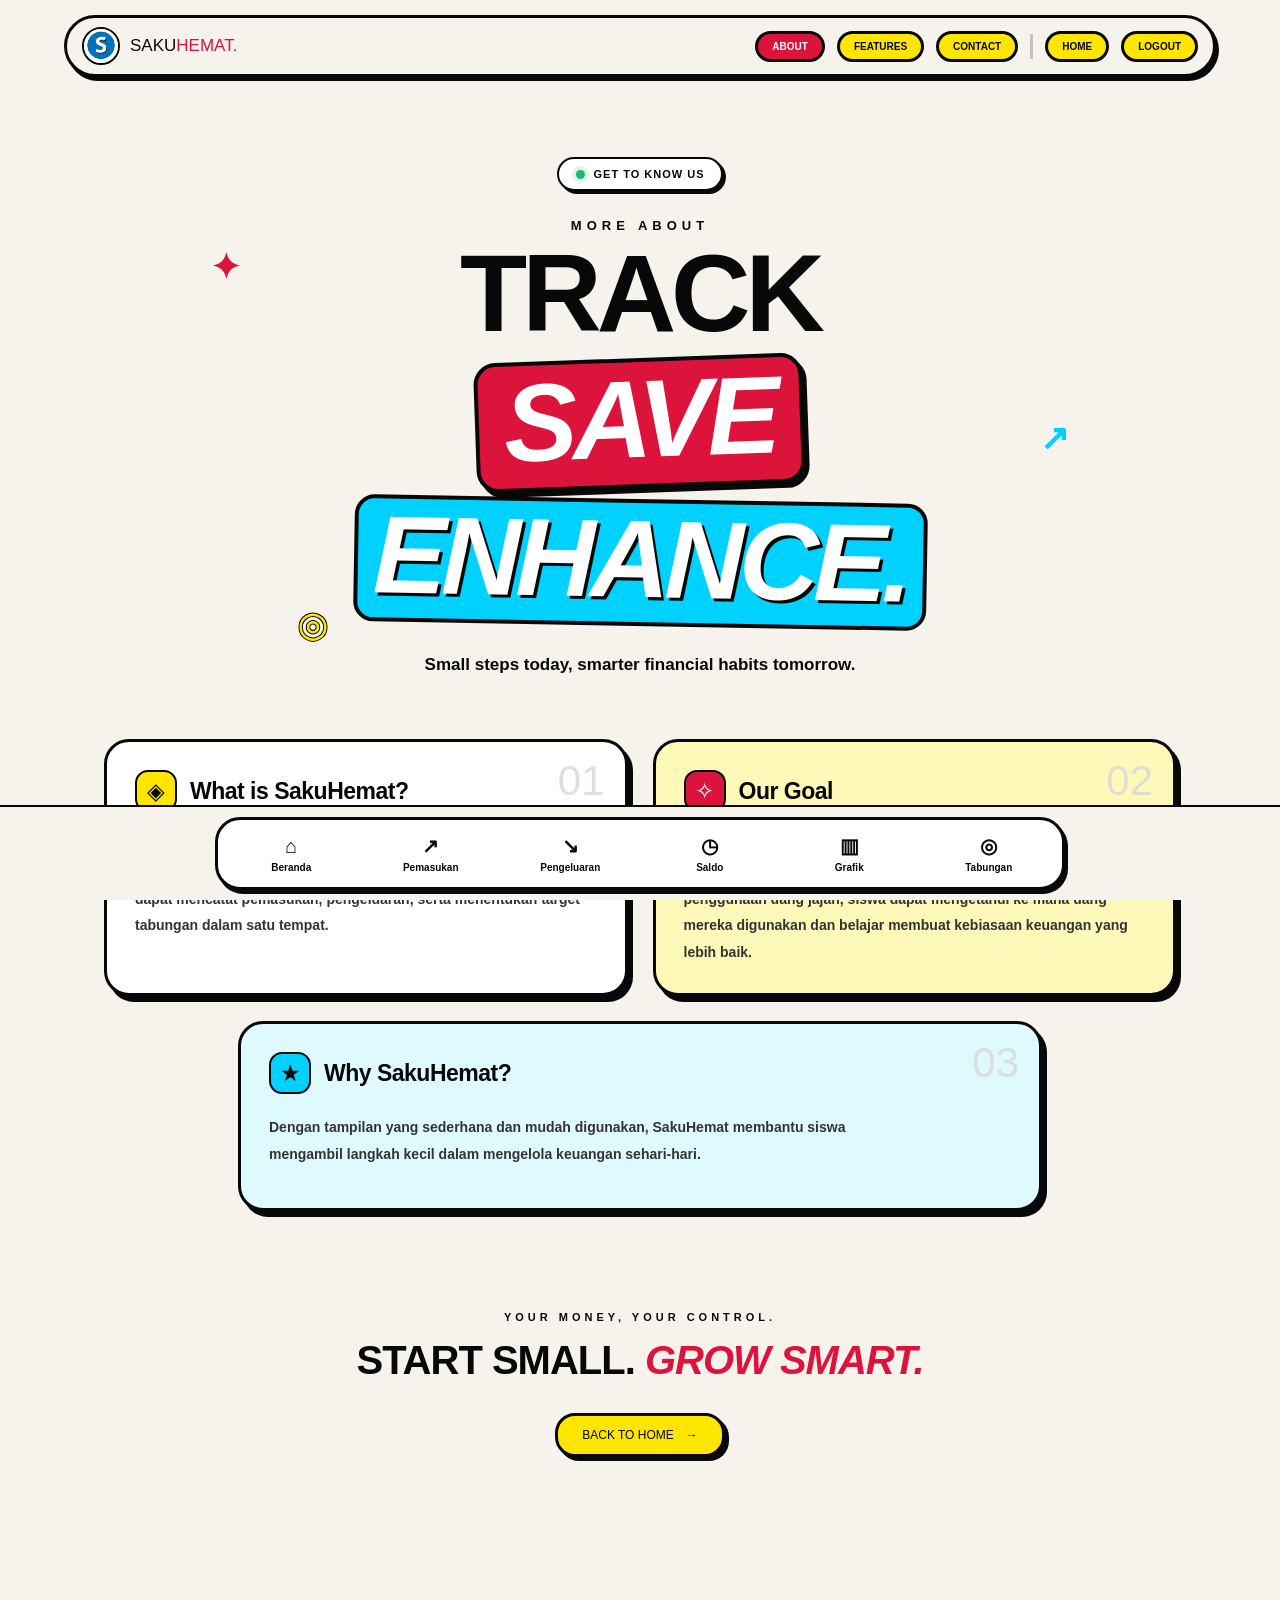
==== commit 980b69f6: "Update about.html" ====
--- a/about.html
+++ b/about.html
@@ -7,7 +7,6 @@
 
     <title>ABOUT | SakuHemat</title>
 
-    <link rel="stylesheet" href="2.css">
     <link rel="stylesheet" href="about.css">
 
 </head>
--- a/about.css
+++ b/about.css
@@ -1,4 +1,3 @@
-
 /* =====================================
    SAKUHEMAT ABOUT - DESIGN SYSTEM
 ===================================== */
@@ -41,11 +40,6 @@
    NAVBAR
 ===================================== */
 
-
-/* =====================================
-   NAVBAR SAKUHEMAT - MATCH HOME
-===================================== */
-
 .modern-header {
     position: relative;
     z-index: 10;
@@ -58,37 +52,35 @@
     align-items: center;
     justify-content: space-between;
     gap: 20px;
-
     width: 100%;
-    max-width: 800px;
-    min-height: 54px;
-
-    margin: 0 auto;
-    padding: 7px 12px;
-
-    border: 2px solid #080808;
+    max-width: 1200px;
+    min-height: 62px;
+    margin: auto;
+    padding: 9px 15px;
+
+    border: 3px solid var(--black);
     border-radius: 40px;
-    background: #f5f3ec;
-    box-shadow: 3px 4px 0 #080808;
+    background: var(--cream);
+    box-shadow: 3px 4px 0 var(--black);
 }
 
 .modern-brand {
     display: flex;
     align-items: center;
-    gap: 8px;
+    gap: 10px;
+    text-decoration: none;
     flex-shrink: 0;
-    text-decoration: none;
 }
 
 .brand-logo {
     display: grid;
     place-items: center;
-    width: 30px;
-    height: 30px;
+    width: 38px;
+    height: 38px;
     overflow: hidden;
-    border: 2px solid #080808;
+    border: 2px solid var(--black);
     border-radius: 50%;
-    background: white;
+    background: var(--white);
 }
 
 .brand-logo img {
@@ -99,11 +91,11 @@
 
 .brand-name {
     font-family: 'Archivo Black', sans-serif;
-    font-size: 14px;
+    font-size: 17px;
 }
 
 .brand-name span {
-    color: crimson;
+    color: var(--red);
 }
 
 #sidebar {
@@ -119,74 +111,42 @@
     list-style: none;
 }
 
-#sidebar .top-link,
-#sidebar .logout-link {
+.top-link,
+.logout-link {
     display: inline-block;
-    padding: 6px 12px;
-    border: 2px solid #080808;
+    padding: 7px 14px;
+    border: 3px solid var(--black);
     border-radius: 25px;
-    background: #FFE600;
-    color: #080808;
-    font-size: 9px;
+    background: var(--yellow);
+    color: var(--black);
+    font-size: 10px;
     font-weight: 900;
     text-decoration: none;
-    transition: transform .2s ease,
-                background .2s ease,
-                color .2s ease;
-}
-
-#sidebar .top-link:hover,
-#sidebar .logout-link:hover {
-    transform: translateY(2px);
-    background: crimson;
+    transition: transform .2s, box-shadow .2s, background .2s;
+}
+
+.top-link:hover,
+.logout-link:hover {
+    transform: translate(2px, 2px);
+    box-shadow: none;
+    background: var(--red);
     color: white;
 }
 
-#sidebar .top-link.active {
-    background: crimson;
+.top-link.active {
+    background: var(--red);
     color: white;
 }
 
-#sidebar .divider {
-    width: 2px;
-    height: 22px;
+.logout-link {
+    background: var(--yellow);
+}
+
+.divider {
+    width: 3px;
+    height: 25px;
     background: #c5c2c2;
 }
-
-/* TABLET / IPAD */
-@media (max-width: 900px) {
-    .modern-navbar {
-        gap: 12px;
-    }
-
-    #sidebar {
-        gap: 7px;
-    }
-}
-
-/* HP */
-@media (max-width: 600px) {
-    .modern-header {
-        padding: 10px;
-    }
-
-    .modern-navbar {
-        flex-direction: column;
-        gap: 10px;
-        padding: 10px;
-    }
-
-    #sidebar {
-        gap: 5px;
-    }
-
-    #sidebar .top-link,
-    #sidebar .logout-link {
-        padding: 5px 8px;
-        font-size: 8px;
-    }
-}
-
 
 
 /* =====================================
